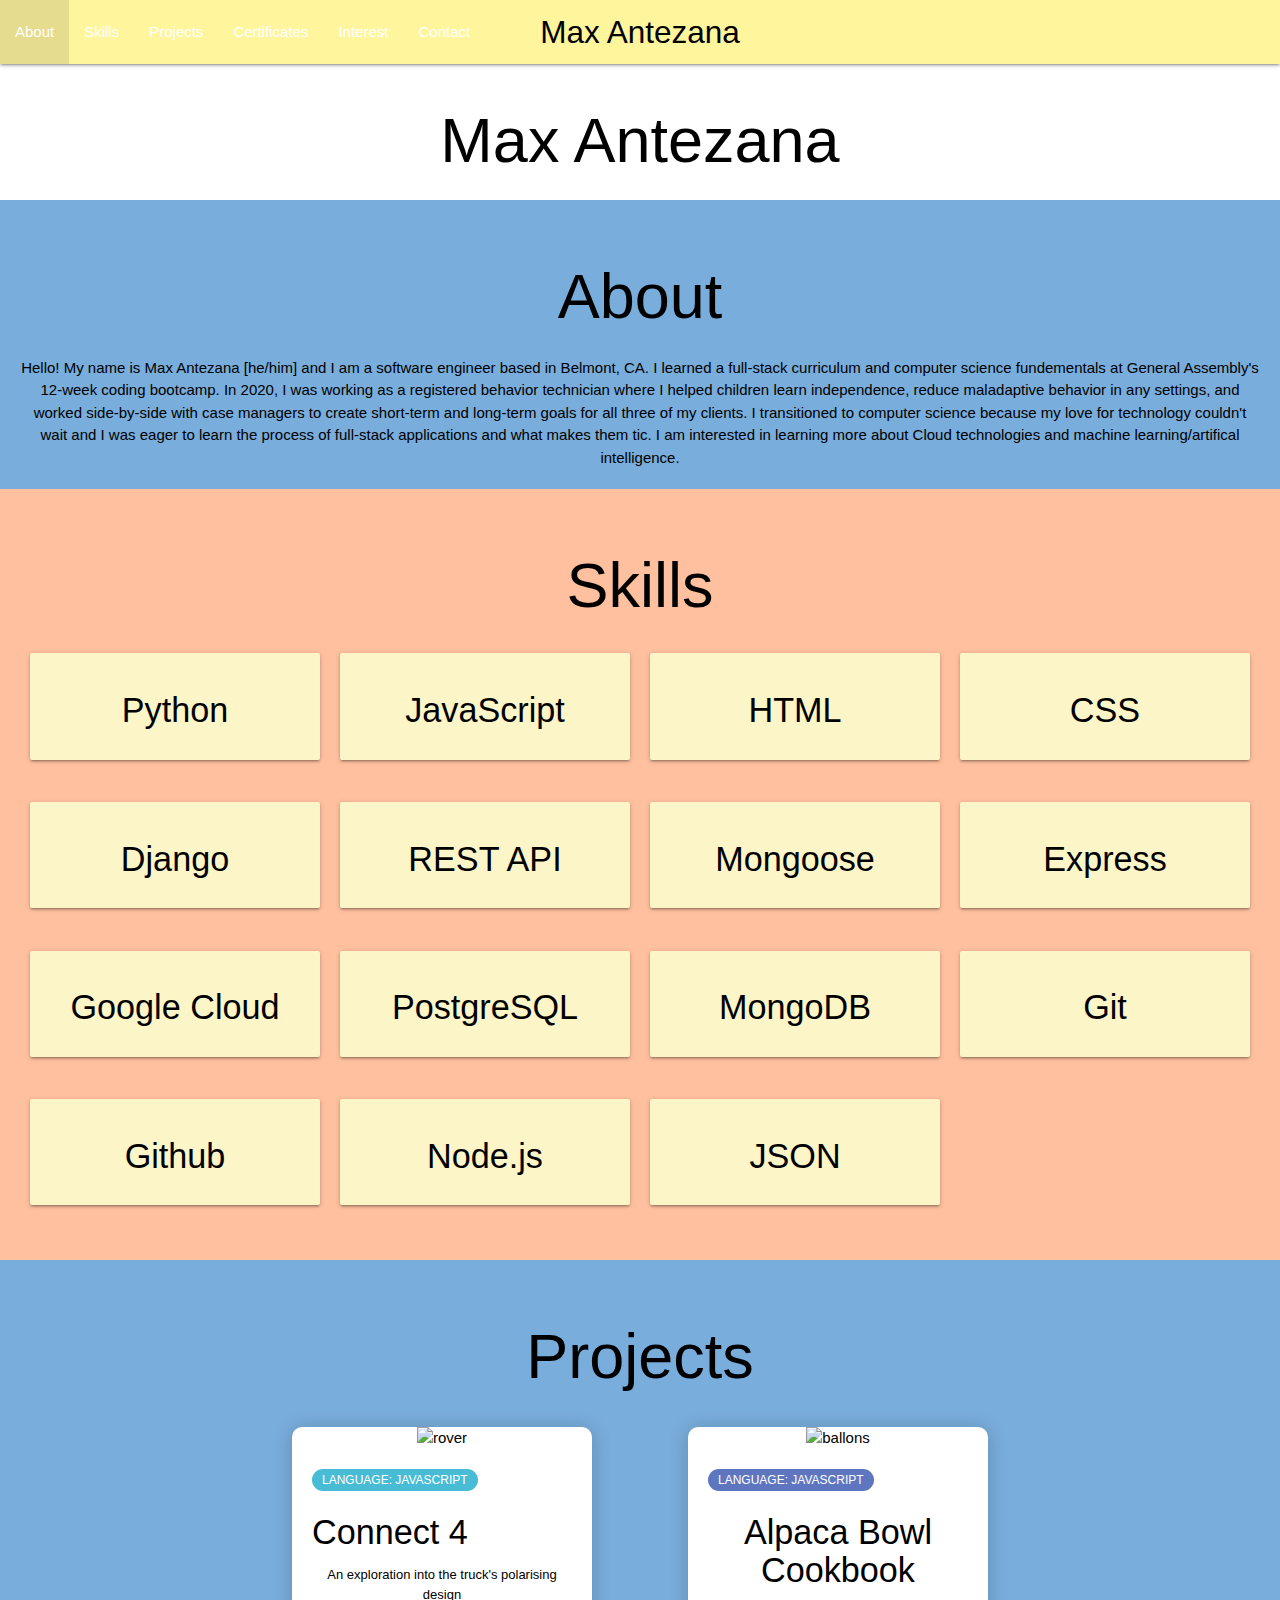
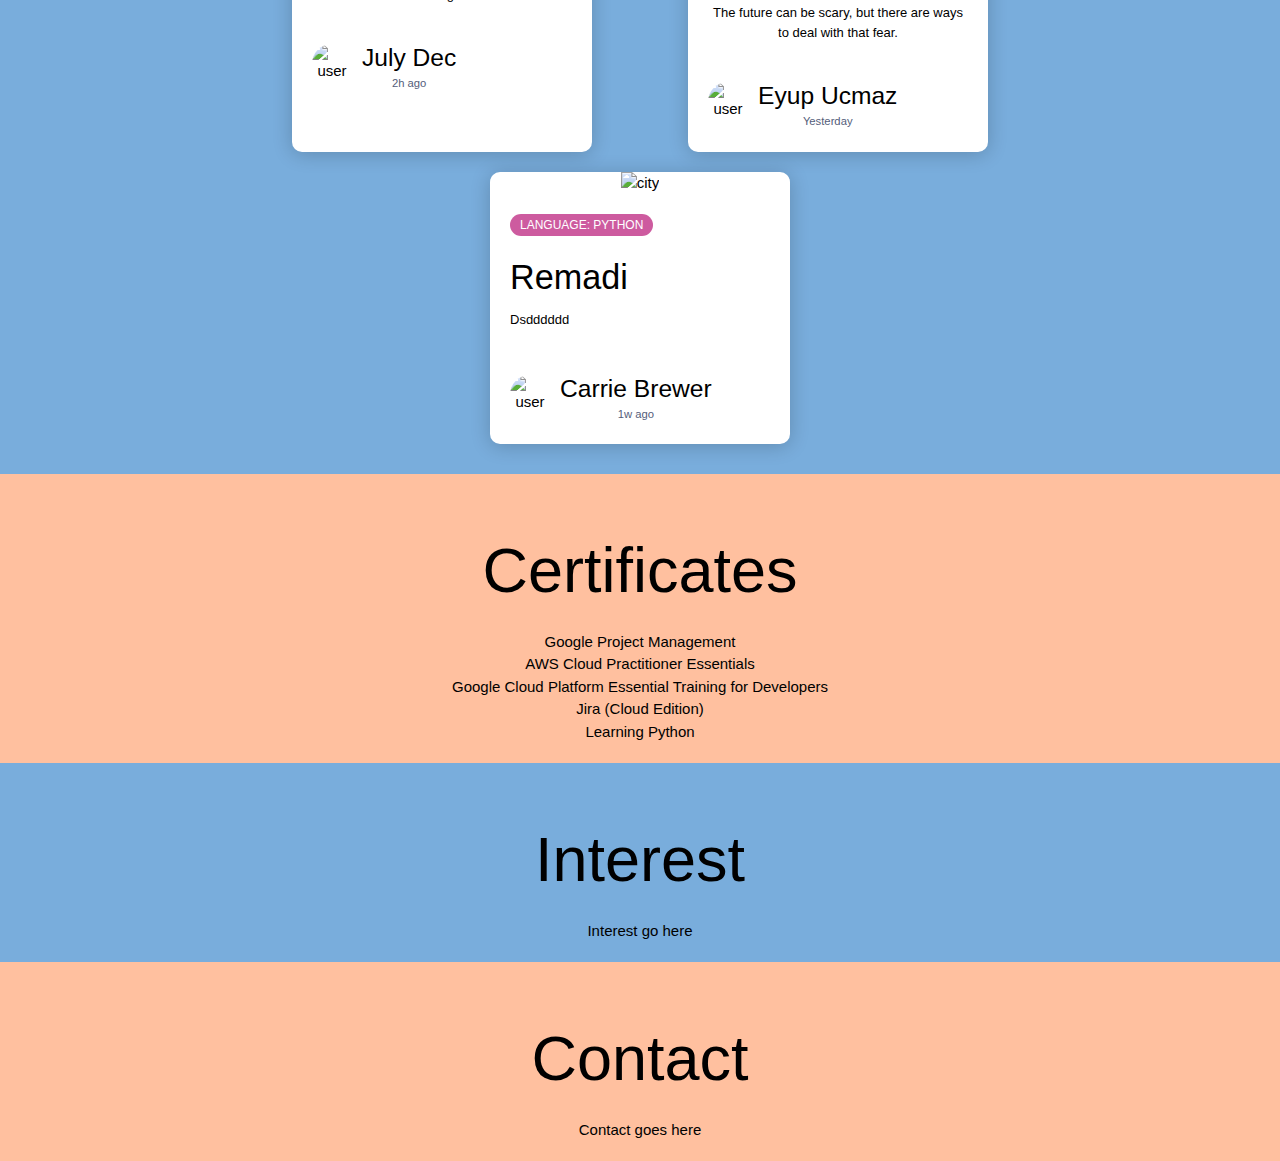
==== home.html @ b1b3c13d "project cards" ====
<!DOCTYPE html>
<html lang="en">
<head>
    <meta charset="UTF-8">
    <meta http-equiv="X-UA-Compatible" content="IE=edge">
    <meta name="viewport" content="width=device-width, initial-scale=1.0">
    <link rel="stylesheet" href="style.css">
    <link rel="stylesheet" href="https://cdnjs.cloudflare.com/ajax/libs/materialize/1.0.0/css/materialize.min.css">
    <title>Max Antezana</title>
</head>
<body>
    <header>
        <nav>
            <div class="nav-wrapper #fff59d yellow lighten-3">
                <a href="#" class="brand-logo center black-text ">Max Antezana</a>
                <ul id="nav-mobile" class="middle hide-on-med-and-down">
                <li class=" black-text "><a href="" black-text >About</a></li>
                <li><a href="">Skills</a></li>
                <li><a href="">Projects</a></li>
                <li><a href="">Certificates</a></li>
                <li><a href="">Interest</a></li>
                <li><a href="">Contact</a></li>

              </ul>
            </div>
          </nav>
    </header>
    <main>
      <div class="title">
        <h1 id="name">Max Antezana</h1>
      </div>

      <div class="about">
        <h1>About</h1>
        <p>Hello! My name is Max Antezana [he/him] and I am a software engineer based in Belmont, CA. I learned a full-stack curriculum and computer science fundementals at General Assembly's 12-week coding bootcamp. In 2020, I was working as a registered behavior technician where I helped children learn independence, reduce maladaptive behavior in any settings, and worked side-by-side with case managers to create short-term and long-term goals for all three of my clients. I transitioned to computer science because my love for technology couldn't wait and I was eager to learn the process of full-stack applications and what makes them tic. I am interested in learning more about Cloud technologies and machine learning/artifical intelligence.</p>
      </div>

      <div class="skills">
        <h1>Skills</h1>
        <!-- First Row -->
        <div class="row">
          <div class="column">
            <div class="card">
              <h4>Python</h4>
            </div>
          </div>
          <div class="column">
            <div class="card">
              <h4>JavaScript</h4>
            </div>
          </div>
          <div class="column">
            <div class="card">
              <h4>HTML</h4>
            </div>
          </div>
          <div class="column">
            <div class="card">
              <h4>CSS</h4>
            </div>
          </div>
        </div>
        <!-- Second Row -->
        <div class="row">
          <div class="column">
            <div class="card">
              <h4>Django</h4>
            </div>
          </div>
          <div class="column">
            <div class="card">
              <h4>REST API</h4>
            </div>
          </div>
          <div class="column">
            <div class="card">
              <h4>Mongoose</h4>
            </div>
          </div>
          <div class="column">
            <div class="card">
              <h4>Express</h4>
            </div>
          </div>
        </div>
        <!-- Third Row -->
        <div class="row">
          <div class="column">
            <div class="card">
              <h4>Google Cloud</h4>
            </div>
          </div>
          <div class="column">
            <div class="card">
              <h4>PostgreSQL</h4>
            </div>
          </div>
          <div class="column">
            <div class="card">
              <h4>MongoDB</h4>
            </div>
          </div>
          <div class="column">
            <div class="card">
              <h4>Git</h4>
            </div>
          </div>
        </div>

        <div class="row">
          <div class="column">
            <div class="card">
              <h4>Github</h4>
            </div>
          </div>
            <div class="column">
            <div class="card">
              <h4>Node.js</h4>
            </div>
          </div>
          <div class="column">
            <div class="card">
              <h4>JSON</h4>
            </div>
          </div>
        </div>
        <!-- <p>
                <li>Jira</li>
                <li>NeoSerra</li>
            </p> -->
      </div>

      <div class="projects">
        <h1>Projects</h1>
        <div class="container">
          <div class="card-projects">
            <div class="card-header">
              <img src="https://c0.wallpaperflare.com/preview/483/210/436/car-green-4x4-jeep.jpg" alt="rover" />
            </div>
            <div class="card-body">
              <span class="tag tag-teal">Language: JavaScript</span>
              <h4>Connect 4</h4>
              <p>An exploration into the truck's polarising design</p>
              <div class="user">
                <img src="https://yt3.ggpht.com/a/AGF-l7-0J1G0Ue0mcZMw-99kMeVuBmRxiPjyvIYONg=s900-c-k-c0xffffffff-no-rj-mo" alt="user" />
                <div class="user-info">
                  <h5>July Dec</h5>
                  <small>2h ago</small>
                </div>
              </div>
            </div>
          </div>
          <div class="card-projects">
            <div class="card-header">
              <img src="https://www.newsbtc.com/wp-content/uploads/2020/06/mesut-kaya-LcCdl__-kO0-unsplash-scaled.jpg" alt="ballons" />
            </div>
            <div class="card-body">
              <span class="tag tag-purple">Language: JavaScript</span>
              <h4>Alpaca Bowl Cookbook</h4>
              <p>The future can be scary, but there are ways to deal with that fear.</p>
              <div class="user">
                <img src="https://lh3.googleusercontent.com/ogw/ADGmqu8sn9zF15pW59JIYiLgx3PQ3EyZLFp5Zqao906l=s32-c-mo" alt="user" />
                <div class="user-info">
                  <h5>Eyup Ucmaz</h5>
                  <small>Yesterday</small>
                </div>
              </div>
            </div>
          </div>
          <div class="card-projects">
            <div class="card-header">
              <img src="https://images6.alphacoders.com/312/thumb-1920-312773.jpg" alt="city" />
            </div>
            <div class="card-body">
              <span class="tag tag-pink">Language: Python</span>
              <h4>Remadi</h4>
              <p>Dsdddddd</p>
              <div class="user">
                <img src="https://studyinbaltics.ee/wp-content/uploads/2020/03/3799Ffxy.jpg" alt="user" />
                <div class="user-info">
                  <h5>Carrie Brewer</h5>
                  <small>1w ago</small>
                </div>
              </div>
            </div>
          </div>
        </div>
      </div>

      <div class="certificates">
        <h1>Certificates</h1>
        <p>
            <ul>
                <li>Google Project Management</li>
                <li>AWS Cloud Practitioner Essentials</li>
                <li>Google Cloud Platform Essential Training for Developers</li>
                <li>Jira (Cloud Edition)</li>
                <li>Learning Python</li>
            </ul>
        </p>
      </div>

      <div class="interest">
        <h1>Interest</h1>
        <p>Interest go here</p>
      </div>

      <div class="contact">
        <h1>Contact</h1>
        <p>Contact goes here</p>
      </div>
      </main>
</body>
</html>
---- style.css ----
* {
    margin: 0;
    padding: 0;
    box-sizing: border-box;
    color: black;
}

.title {
    text-align: center;
}

.about {
    background-color: #79ADDC;
    border: 20px;
    padding: 20px;
    text-align: center;
}

.skills {
    background-color: #FFC09F;
    border: 20px;
    padding: 20px;
    text-align: center;
}

.column {
    float: left;
    width: 25%;
    padding: 0 10px;
}

@media screen and (max-width: 600px) {
    .column {
        width: 100%;
        display: block;
        margin-bottom: 20px;
    }
}

.row:after {
    content: "";
    display: table;
    clear: both;
}

.card {
    box-shadow: 0 4px 8px 0;
    padding: 16px;
    text-align: center;
    background-color: #FCF5C7 !important;
}

.projects {
    background-color: #79ADDC;
    border: 20px;
    padding: 20px;
    text-align: center;
}

.container {
    display: flex;
    width: 1040px;
    justify-content: space-evenly;
    flex-wrap: wrap;
  }
  .card-projects {
    margin: 10px;
    background-color: #fff;
    border-radius: 10px;
    box-shadow: 0 2px 20px rgba(0, 0, 0, 0.2);
    overflow: hidden;
    width: 300px;
  }
  .card-header img {
    width: 100%;
    height: 200px;
    object-fit: cover;
  }
  .card-body {
    display: flex;
    flex-direction: column;
    justify-content: center;
    align-items: flex-start;
    padding: 20px;
    min-height: 250px;
  }
  
  .tag {
    background: #cccccc;
    border-radius: 50px;
    font-size: 12px;
    margin: 0;
    color: #fff;
    padding: 2px 10px;
    text-transform: uppercase;
    cursor: pointer;
  }
  .tag-teal {
    background-color: #47bcd4;
  }
  .tag-purple {
    background-color: #5e76bf;
  }
  .tag-pink {
    background-color: #cd5b9f;
  }
  
  .card-body p {
    font-size: 13px;
    margin: 0 0 40px;
  }
  .user {
    display: flex;
    margin-top: auto;
  }
  
  .user img {
    border-radius: 50%;
    width: 40px;
    height: 40px;
    margin-right: 10px;
  }
  .user-info h5 {
    margin: 0;
  }
  .user-info small {
    color: #545d7a;
  }

.certificates {
    background-color: #FFC09F;
    margin: 0;
    border: 20px;
    padding: 20px;
    text-align: center;
}

.interest {
    background-color: #79ADDC;
    border: 20px;
    padding: 20px;
    text-align: center;
}

.contact {
    background-color: #FFC09F;
    border: 20px;
    padding: 20px;
    text-align: center;
}
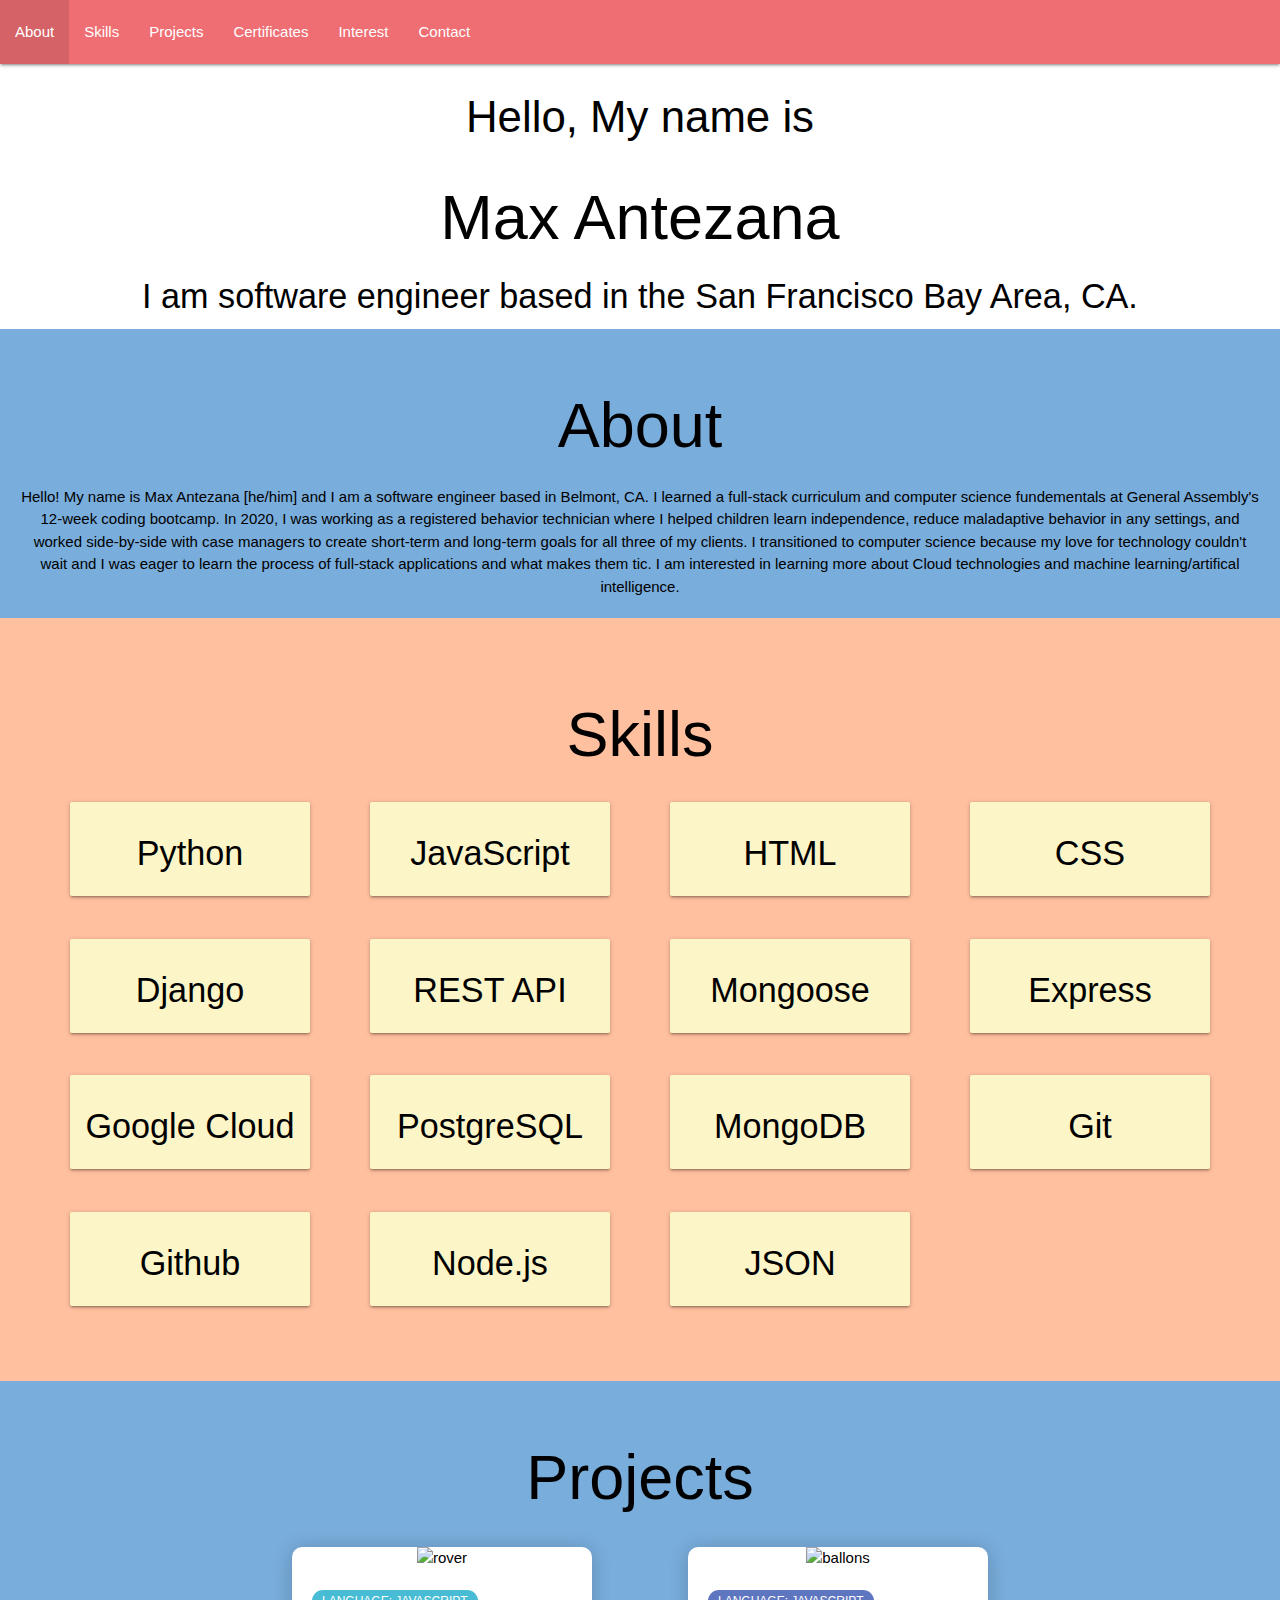
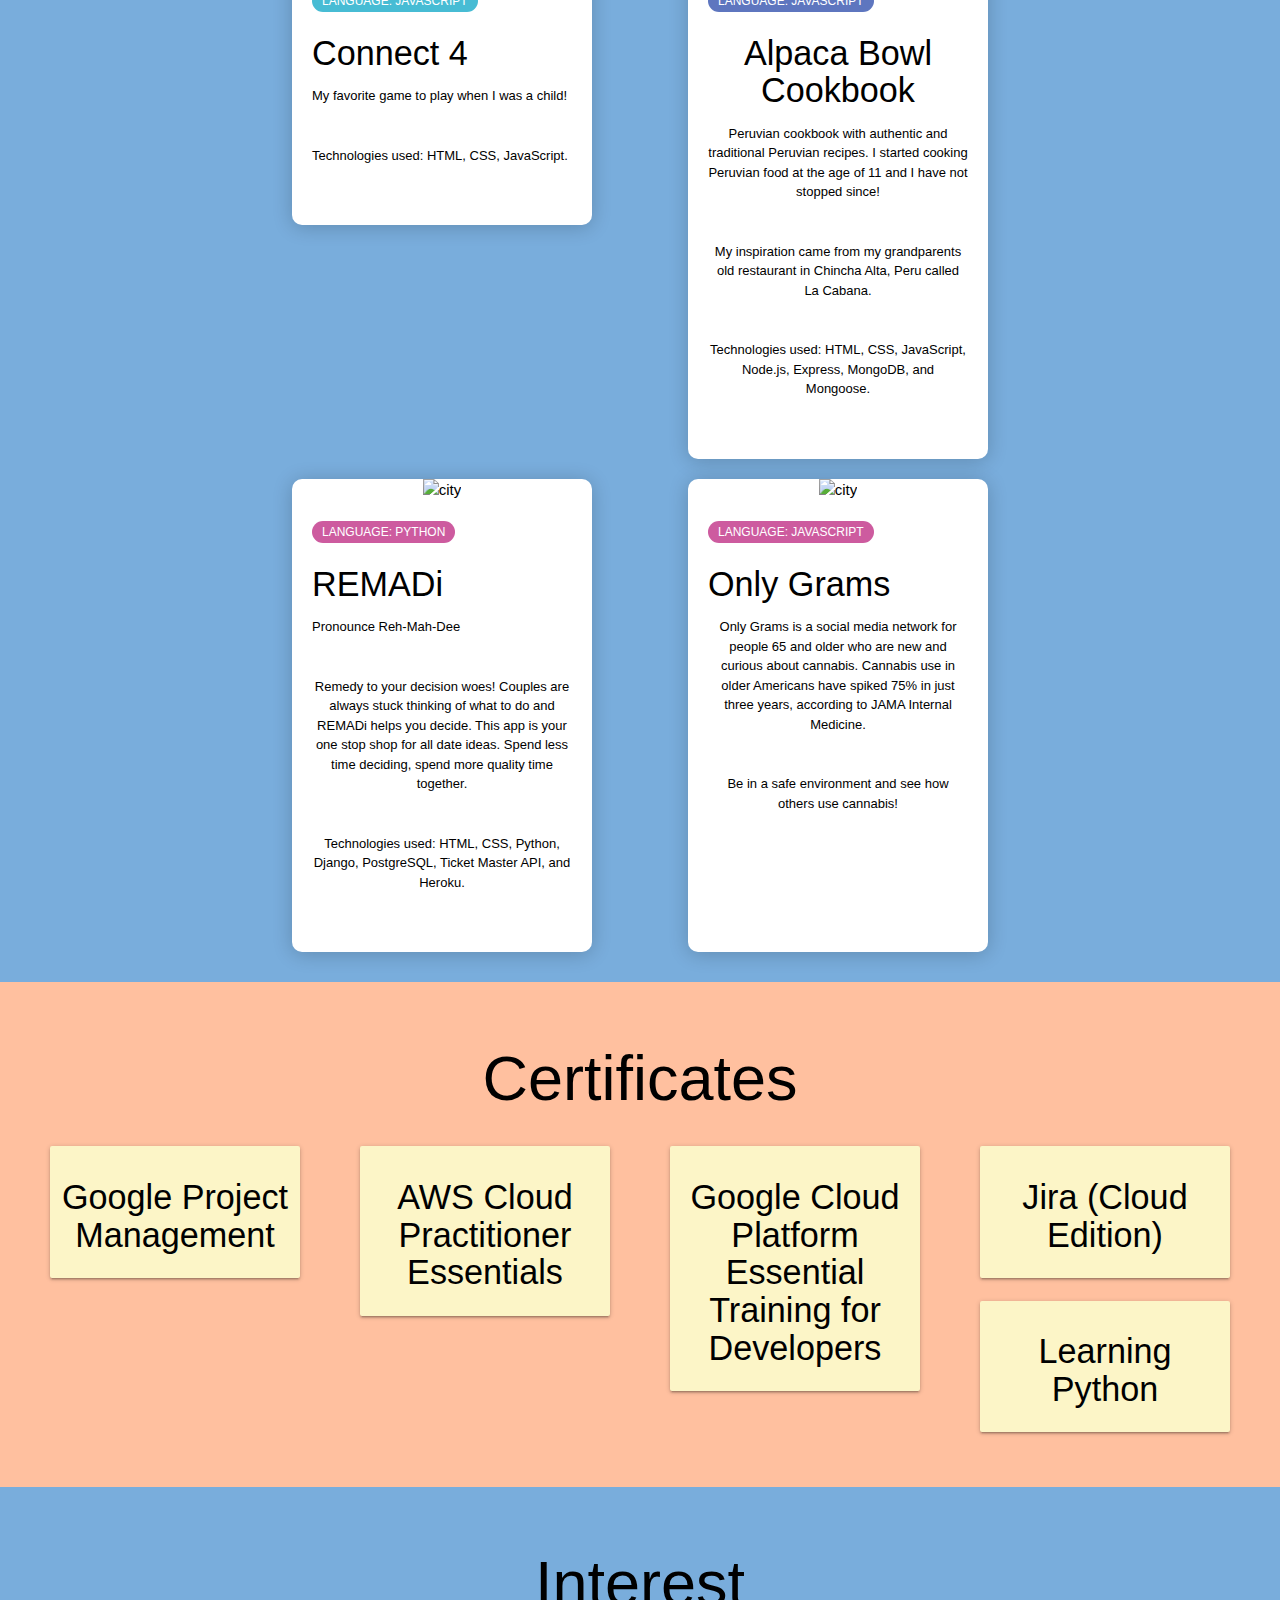
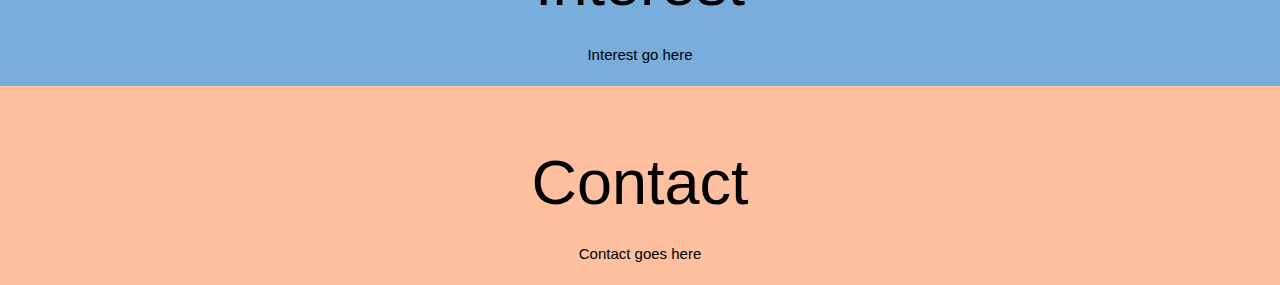
==== commit 976dde4a: "certificates/ skills finished & nav bar" ====
--- a/home.html
+++ b/home.html
@@ -6,35 +6,35 @@
     <meta name="viewport" content="width=device-width, initial-scale=1.0">
     <link rel="stylesheet" href="style.css">
     <link rel="stylesheet" href="https://cdnjs.cloudflare.com/ajax/libs/materialize/1.0.0/css/materialize.min.css">
-    <title>Max Antezana</title>
+    <title>Max Antezana - Portfolio</title>
 </head>
 <body>
     <header>
-        <nav>
-            <div class="nav-wrapper #fff59d yellow lighten-3">
-                <a href="#" class="brand-logo center black-text ">Max Antezana</a>
-                <ul id="nav-mobile" class="middle hide-on-med-and-down">
-                <li class=" black-text "><a href="" black-text >About</a></li>
-                <li><a href="">Skills</a></li>
-                <li><a href="">Projects</a></li>
-                <li><a href="">Certificates</a></li>
-                <li><a href="">Interest</a></li>
-                <li><a href="">Contact</a></li>
-
-              </ul>
-            </div>
-          </nav>
+      <nav>
+        <ul class="black">
+          <li><a href="#about">About</a></li>
+          <li><a href="#skills">Skills</a></li>
+          <li><a href="#projects">Projects</a></li>
+          <li><a href="#certificates">Certificates</a></li>
+          <li><a href="#interest">Interest</a></li>
+          <li><a href="#contact">Contact</a></li>
+        </ul>
+      </nav>
     </header>
     <main>
       <div class="title">
+        <h3>Hello, My name is </h3>
         <h1 id="name">Max Antezana</h1>
-      </div>
-
+        <h4>I am software engineer based in the San Francisco Bay Area, CA.</h4>
+      </div>
+
+      <section id='about'>
       <div class="about">
         <h1>About</h1>
         <p>Hello! My name is Max Antezana [he/him] and I am a software engineer based in Belmont, CA. I learned a full-stack curriculum and computer science fundementals at General Assembly's 12-week coding bootcamp. In 2020, I was working as a registered behavior technician where I helped children learn independence, reduce maladaptive behavior in any settings, and worked side-by-side with case managers to create short-term and long-term goals for all three of my clients. I transitioned to computer science because my love for technology couldn't wait and I was eager to learn the process of full-stack applications and what makes them tic. I am interested in learning more about Cloud technologies and machine learning/artifical intelligence.</p>
       </div>
 
+      <section id='skills'>
       <div class="skills">
         <h1>Skills</h1>
         <!-- First Row -->
@@ -106,7 +106,7 @@
             </div>
           </div>
         </div>
-
+        <!-- Fourth Row -->
         <div class="row">
           <div class="column">
             <div class="card">
@@ -130,81 +130,98 @@
             </p> -->
       </div>
 
+      <section id='projects'>
       <div class="projects">
         <h1>Projects</h1>
         <div class="container">
-          <div class="card-projects">
-            <div class="card-header">
-              <img src="https://c0.wallpaperflare.com/preview/483/210/436/car-green-4x4-jeep.jpg" alt="rover" />
+          <a href=""><div class="card-projects">
+            <div class="card-header">
+              <img src="https://i.imgur.com/NSUCDcP.png" alt="rover" />
             </div>
             <div class="card-body">
               <span class="tag tag-teal">Language: JavaScript</span>
               <h4>Connect 4</h4>
-              <p>An exploration into the truck's polarising design</p>
-              <div class="user">
-                <img src="https://yt3.ggpht.com/a/AGF-l7-0J1G0Ue0mcZMw-99kMeVuBmRxiPjyvIYONg=s900-c-k-c0xffffffff-no-rj-mo" alt="user" />
-                <div class="user-info">
-                  <h5>July Dec</h5>
-                  <small>2h ago</small>
-                </div>
-              </div>
-            </div>
-          </div>
+              <p>My favorite game to play when I was a child!</p>
+              <p>Technologies used: HTML, CSS, JavaScript.</p>
+            </div>
+          </div></a>
           <div class="card-projects">
             <div class="card-header">
-              <img src="https://www.newsbtc.com/wp-content/uploads/2020/06/mesut-kaya-LcCdl__-kO0-unsplash-scaled.jpg" alt="ballons" />
+              <img src="https://i.imgur.com/Y8gU1kB.png" alt="ballons" />
             </div>
             <div class="card-body">
               <span class="tag tag-purple">Language: JavaScript</span>
               <h4>Alpaca Bowl Cookbook</h4>
-              <p>The future can be scary, but there are ways to deal with that fear.</p>
-              <div class="user">
-                <img src="https://lh3.googleusercontent.com/ogw/ADGmqu8sn9zF15pW59JIYiLgx3PQ3EyZLFp5Zqao906l=s32-c-mo" alt="user" />
-                <div class="user-info">
-                  <h5>Eyup Ucmaz</h5>
-                  <small>Yesterday</small>
-                </div>
-              </div>
+              <p>Peruvian cookbook with authentic and traditional Peruvian recipes. I started cooking Peruvian food at the age of 11 and I have not stopped since!</p>
+              <p>My inspiration came from my grandparents old restaurant in Chincha Alta, Peru called La Cabana.</p>
+              <p>Technologies used: HTML, CSS, JavaScript, Node.js, Express, MongoDB, and Mongoose.</p>
             </div>
           </div>
           <div class="card-projects">
             <div class="card-header">
-              <img src="https://images6.alphacoders.com/312/thumb-1920-312773.jpg" alt="city" />
+              <img src="https://i.imgur.com/KpXtw95.png" alt="city" />
             </div>
             <div class="card-body">
               <span class="tag tag-pink">Language: Python</span>
-              <h4>Remadi</h4>
-              <p>Dsdddddd</p>
-              <div class="user">
-                <img src="https://studyinbaltics.ee/wp-content/uploads/2020/03/3799Ffxy.jpg" alt="user" />
-                <div class="user-info">
-                  <h5>Carrie Brewer</h5>
-                  <small>1w ago</small>
-                </div>
-              </div>
-            </div>
-          </div>
-        </div>
-      </div>
-
+              <h4>REMADi</h4>
+              <p>Pronounce Reh-Mah-Dee</p>
+              <p>Remedy to your decision woes! Couples are always stuck thinking of what to do and REMADi helps you decide. This app is your one stop shop for all date ideas. Spend less time deciding, spend more quality time together.</p>
+              <p>Technologies used: HTML, CSS, Python, Django, PostgreSQL, Ticket Master API, and Heroku.</p>
+            </div>
+          </div>
+          <div class="card-projects">
+            <div class="card-header">
+              <img src="https://i.imgur.com/0J8cTjy.png" alt="city" />
+            </div>
+            <div class="card-body">
+              <span class="tag tag-pink">Language: JavaScript</span>
+              <h4>Only Grams</h4>
+              <p>Only Grams is a social media network for people 65 and older who are new and curious about cannabis. Cannabis use in older Americans have spiked 75% in just three years, according to JAMA Internal Medicine.</p>
+              <p>Be in a safe environment and see how others use cannabis!</p>
+            </div>
+          </div>
+        </div>
+      </div>
+
+      <section id='certificates'>
       <div class="certificates">
         <h1>Certificates</h1>
-        <p>
-            <ul>
-                <li>Google Project Management</li>
-                <li>AWS Cloud Practitioner Essentials</li>
-                <li>Google Cloud Platform Essential Training for Developers</li>
-                <li>Jira (Cloud Edition)</li>
-                <li>Learning Python</li>
-            </ul>
-        </p>
-      </div>
-
+        <div class="row">
+          <div class="column">
+            <div class="card">
+              <h4>Google Project Management</h4>
+            </div>
+          </div>
+          <div class="column">
+            <div class="card">
+              <h4>AWS Cloud Practitioner Essentials</h4>
+            </div>
+          </div>
+          <div class="column">
+            <div class="card">
+              <h4>Google Cloud Platform Essential Training for Developers</h4>
+            </div>
+          </div>
+          <div class="column">
+            <div class="card">
+              <h4>Jira (Cloud Edition)</h4>
+            </div>
+          </div>
+          <div class="column">
+            <div class="card">
+              <h4>Learning Python</h4>
+            </div>
+          </div>
+        </div>
+      </div>
+
+      <section id='interest'>
       <div class="interest">
         <h1>Interest</h1>
         <p>Interest go here</p>
       </div>
 
+      <section id='contact'>
       <div class="contact">
         <h1>Contact</h1>
         <p>Contact goes here</p>
--- a/style.css
+++ b/style.css
@@ -1,150 +1,150 @@
 * {
-    margin: 0;
-    padding: 0;
-    box-sizing: border-box;
-    color: black;
+  margin: 0;
+  padding: 0;
+  box-sizing: border-box;
+  color: black;
+}
+
+#nav-bar {
+  list-style-type: none;
+  margin: 0;
+  padding: 0;
+  overflow: hidden;
+  background-color: #333;
+  position: -webkit-sticky; 
+  position: sticky;
+  top: 0;
 }
 
 .title {
-    text-align: center;
+  text-align: center;
 }
 
 .about {
-    background-color: #79ADDC;
-    border: 20px;
-    padding: 20px;
-    text-align: center;
+  background-color: #79ADDC;
+  border: 20px;
+  padding: 20px;
+  text-align: center;
 }
 
 .skills {
-    background-color: #FFC09F;
-    border: 20px;
-    padding: 20px;
-    text-align: center;
+  background-color: #FFC09F;
+  border: 20px;
+  padding: 40px;
+  text-align: center;
 }
 
 .column {
-    float: left;
-    width: 25%;
-    padding: 0 10px;
+  float: left;
+  width: 25%;
+  padding: 0 30px;
 }
 
 @media screen and (max-width: 600px) {
-    .column {
-        width: 100%;
-        display: block;
-        margin-bottom: 20px;
-    }
+  .column {
+      width: 100%;
+      display: block;
+      margin-bottom: 20px;
+  }
 }
 
 .row:after {
-    content: "";
-    display: table;
-    clear: both;
+  content: "";
+  display: table;
+  clear: both;
 }
 
 .card {
-    box-shadow: 0 4px 8px 0;
-    padding: 16px;
-    text-align: center;
-    background-color: #FCF5C7 !important;
+  box-shadow: 0 4px 8px 0;
+  padding: 10px;
+  text-align: center;
+  background-color: #FCF5C7 !important;
 }
 
 .projects {
-    background-color: #79ADDC;
-    border: 20px;
-    padding: 20px;
-    text-align: center;
+  background-color: #79ADDC;
+  border: 20px;
+  padding: 20px;
+  text-align: center;
 }
 
 .container {
-    display: flex;
-    width: 1040px;
-    justify-content: space-evenly;
-    flex-wrap: wrap;
-  }
-  .card-projects {
-    margin: 10px;
-    background-color: #fff;
-    border-radius: 10px;
-    box-shadow: 0 2px 20px rgba(0, 0, 0, 0.2);
-    overflow: hidden;
-    width: 300px;
-  }
-  .card-header img {
-    width: 100%;
-    height: 200px;
-    object-fit: cover;
-  }
-  .card-body {
-    display: flex;
-    flex-direction: column;
-    justify-content: center;
-    align-items: flex-start;
-    padding: 20px;
-    min-height: 250px;
-  }
-  
-  .tag {
-    background: #cccccc;
-    border-radius: 50px;
-    font-size: 12px;
-    margin: 0;
-    color: #fff;
-    padding: 2px 10px;
-    text-transform: uppercase;
-    cursor: pointer;
-  }
-  .tag-teal {
-    background-color: #47bcd4;
-  }
-  .tag-purple {
-    background-color: #5e76bf;
-  }
-  .tag-pink {
-    background-color: #cd5b9f;
-  }
-  
-  .card-body p {
-    font-size: 13px;
-    margin: 0 0 40px;
-  }
-  .user {
-    display: flex;
-    margin-top: auto;
-  }
-  
-  .user img {
-    border-radius: 50%;
-    width: 40px;
-    height: 40px;
-    margin-right: 10px;
-  }
-  .user-info h5 {
-    margin: 0;
-  }
-  .user-info small {
-    color: #545d7a;
-  }
+  display: flex;
+  width: 1040px;
+  justify-content: space-evenly;
+  flex-wrap: wrap;
+}
+
+.card-projects {
+  margin: 10px;
+  background-color: #fff;
+  border-radius: 10px;
+  box-shadow: 0 2px 20px rgba(0, 0, 0, 0.2);
+  overflow: hidden;
+  width: 300px;
+}
+
+.card-header img {
+  width: 100%;
+  height: 200px;
+  object-fit: cover;
+}
+
+.card-body {
+  display: flex;
+  flex-direction: column;
+  justify-content: center;
+  align-items: flex-start;
+  padding: 20px;
+  min-height: 250px;
+}
+
+.tag {
+  background: #cccccc;
+  border-radius: 50px;
+  font-size: 12px;
+  margin: 0;
+  color: #fff;
+  padding: 2px 10px;
+  text-transform: uppercase;
+  cursor: pointer;
+}
+
+.tag-teal {
+  background-color: #47bcd4;
+}
+
+.tag-purple {
+  background-color: #5e76bf;
+}
+
+.tag-pink {
+  background-color: #cd5b9f;
+}
+
+.card-body p {
+  font-size: 13px;
+  margin: 0 0 40px;
+}
 
 .certificates {
-    background-color: #FFC09F;
-    margin: 0;
-    border: 20px;
-    padding: 20px;
-    text-align: center;
+  background-color: #FFC09F;
+  margin: 0;
+  border: 20px;
+  padding: 20px;
+  text-align: center;
 }
 
 .interest {
-    background-color: #79ADDC;
-    border: 20px;
-    padding: 20px;
-    text-align: center;
+  background-color: #79ADDC;
+  border: 20px;
+  padding: 20px;
+  text-align: center;
 }
 
 .contact {
-    background-color: #FFC09F;
-    border: 20px;
-    padding: 20px;
-    text-align: center;
+  background-color: #FFC09F;
+  border: 20px;
+  padding: 20px;
+  text-align: center;
 }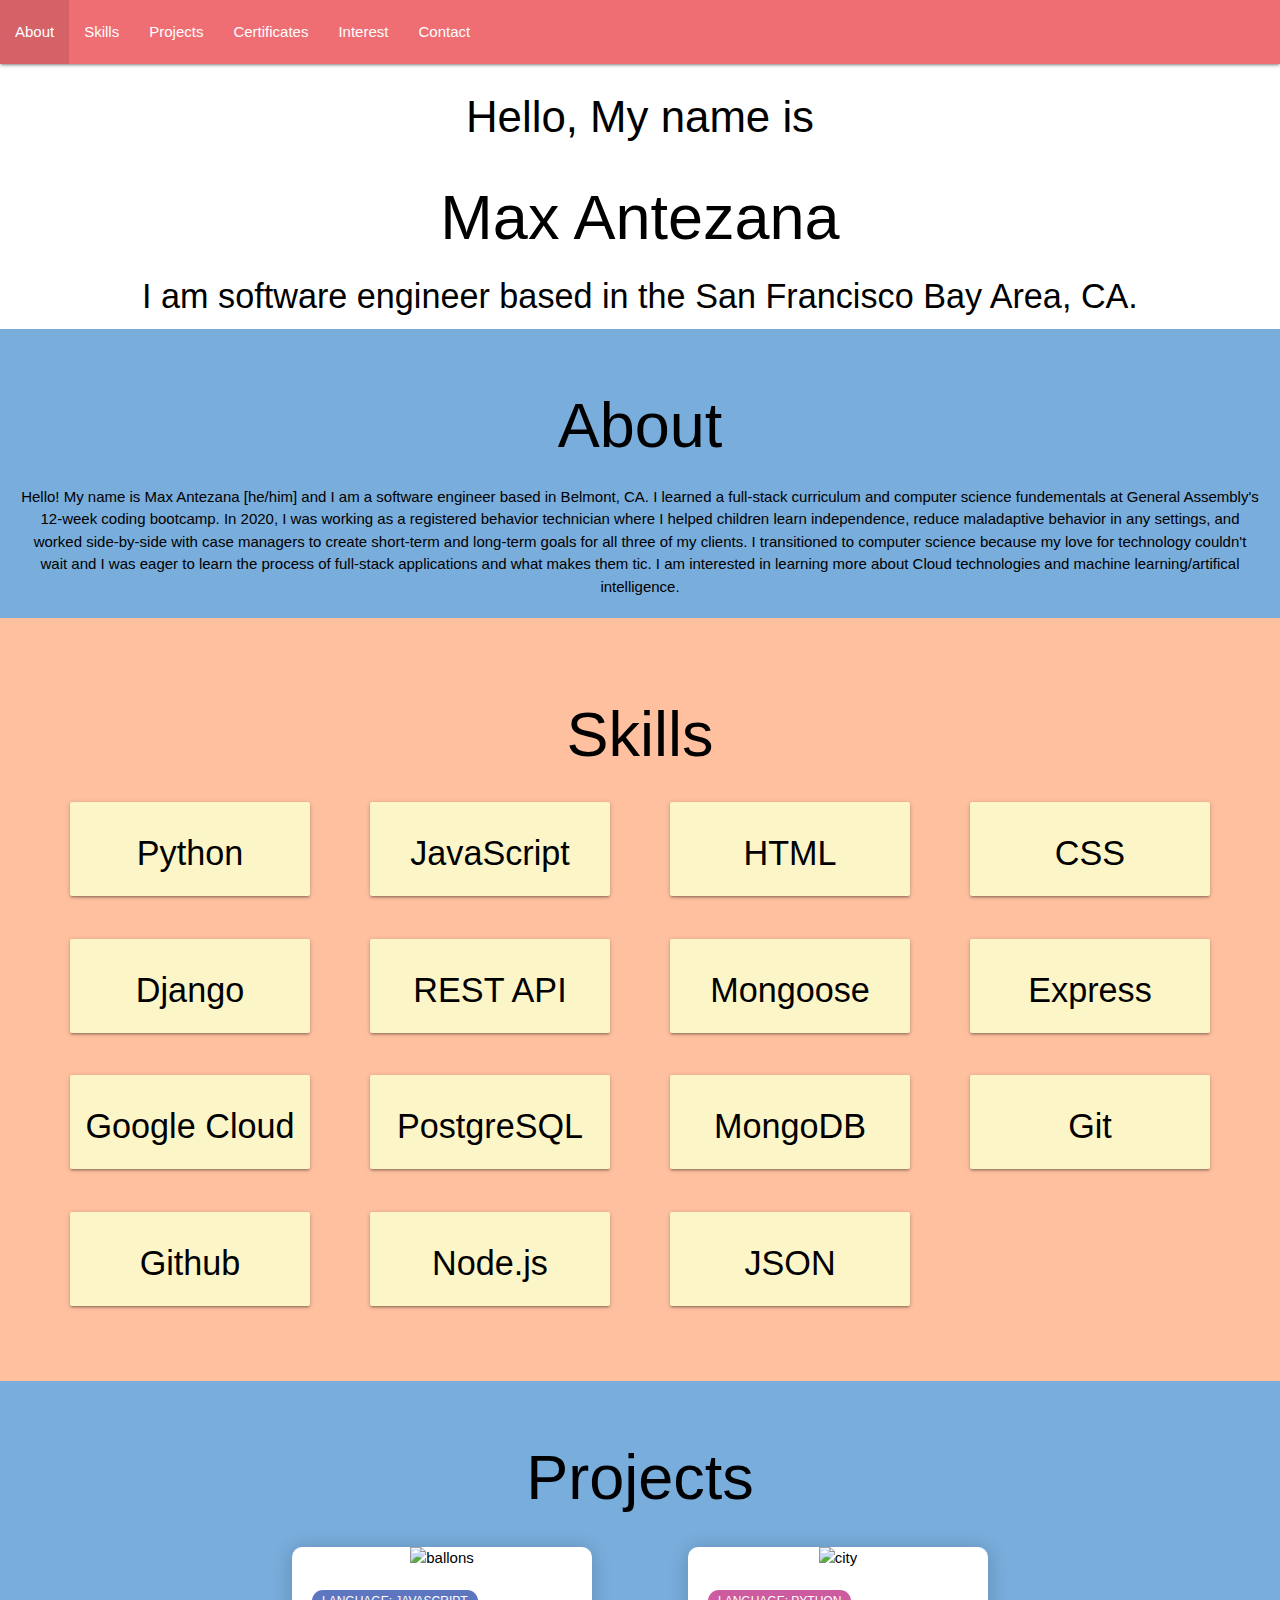
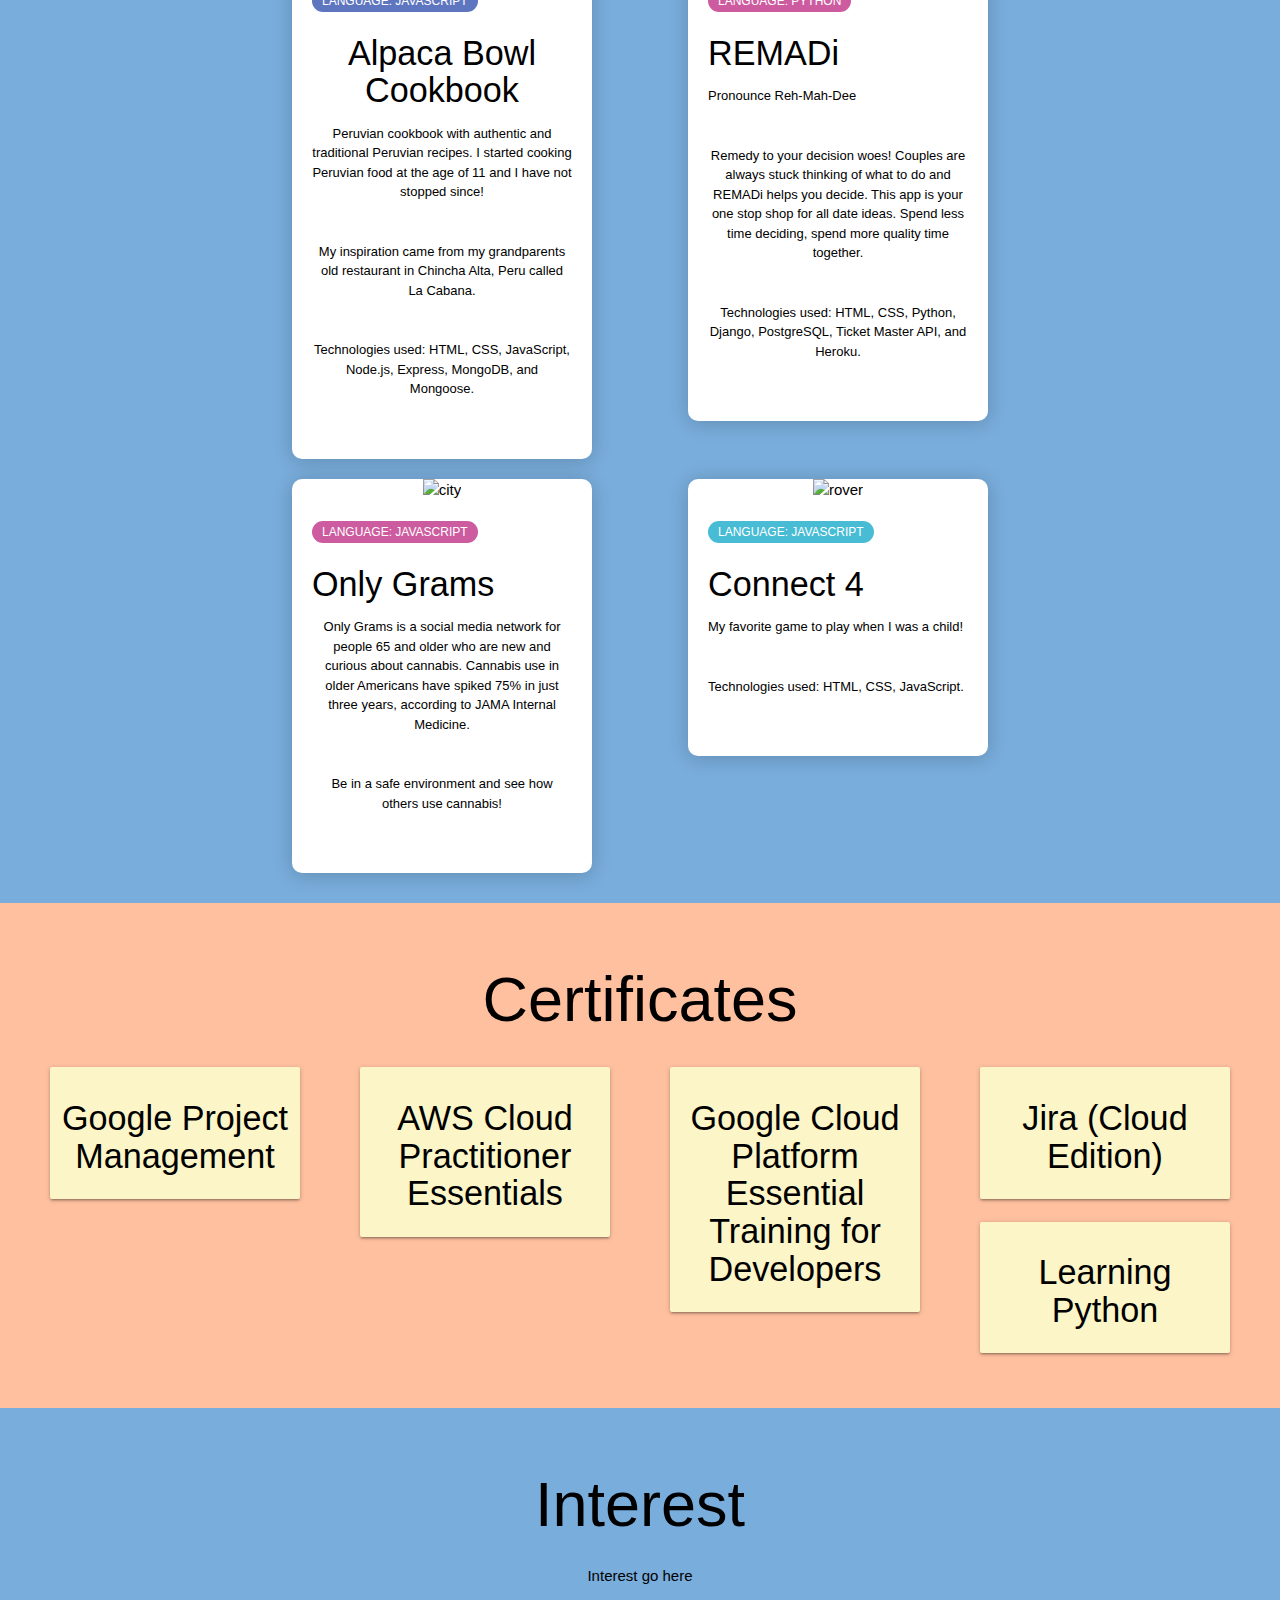
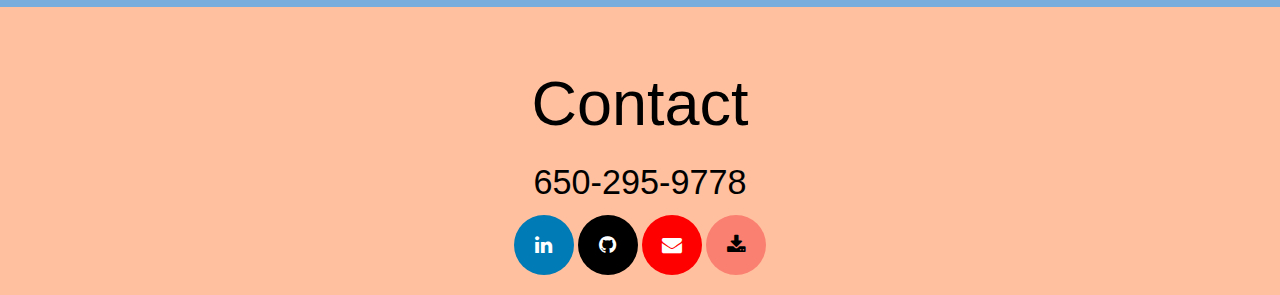
==== commit 1ee94161: "contact links" ====
--- a/home.html
+++ b/home.html
@@ -6,226 +6,227 @@
     <meta name="viewport" content="width=device-width, initial-scale=1.0">
     <link rel="stylesheet" href="style.css">
     <link rel="stylesheet" href="https://cdnjs.cloudflare.com/ajax/libs/materialize/1.0.0/css/materialize.min.css">
+    <link rel="stylesheet" href="https://cdnjs.cloudflare.com/ajax/libs/font-awesome/4.7.0/css/font-awesome.min.css">
     <title>Max Antezana - Portfolio</title>
 </head>
 <body>
-    <header>
-      <nav>
-        <ul class="black">
-          <li><a href="#about">About</a></li>
-          <li><a href="#skills">Skills</a></li>
-          <li><a href="#projects">Projects</a></li>
-          <li><a href="#certificates">Certificates</a></li>
-          <li><a href="#interest">Interest</a></li>
-          <li><a href="#contact">Contact</a></li>
-        </ul>
-      </nav>
-    </header>
-    <main>
-      <div class="title">
-        <h3>Hello, My name is </h3>
-        <h1 id="name">Max Antezana</h1>
-        <h4>I am software engineer based in the San Francisco Bay Area, CA.</h4>
-      </div>
-
-      <section id='about'>
-      <div class="about">
-        <h1>About</h1>
-        <p>Hello! My name is Max Antezana [he/him] and I am a software engineer based in Belmont, CA. I learned a full-stack curriculum and computer science fundementals at General Assembly's 12-week coding bootcamp. In 2020, I was working as a registered behavior technician where I helped children learn independence, reduce maladaptive behavior in any settings, and worked side-by-side with case managers to create short-term and long-term goals for all three of my clients. I transitioned to computer science because my love for technology couldn't wait and I was eager to learn the process of full-stack applications and what makes them tic. I am interested in learning more about Cloud technologies and machine learning/artifical intelligence.</p>
-      </div>
-
-      <section id='skills'>
-      <div class="skills">
-        <h1>Skills</h1>
-        <!-- First Row -->
-        <div class="row">
+  <header>
+    <nav>
+      <ul class="black">
+        <li><a href="#about">About</a></li>
+        <li><a href="#skills">Skills</a></li>
+        <li><a href="#projects">Projects</a></li>
+        <li><a href="#certificates">Certificates</a></li>
+        <li><a href="#interest">Interest</a></li>
+        <li><a href="#contact">Contact</a></li>
+      </ul>
+    </nav>
+  </header>
+  <main>
+    <div class="title">
+      <h3>Hello, My name is </h3>
+      <h1 id="name">Max Antezana</h1>
+      <h4>I am software engineer based in the San Francisco Bay Area, CA.</h4>
+    </div>
+
+    <section id='about'>
+    <div class="about">
+      <h1>About</h1>
+      <p>Hello! My name is Max Antezana [he/him] and I am a software engineer based in Belmont, CA. I learned a full-stack curriculum and computer science fundementals at General Assembly's 12-week coding bootcamp. In 2020, I was working as a registered behavior technician where I helped children learn independence, reduce maladaptive behavior in any settings, and worked side-by-side with case managers to create short-term and long-term goals for all three of my clients. I transitioned to computer science because my love for technology couldn't wait and I was eager to learn the process of full-stack applications and what makes them tic. I am interested in learning more about Cloud technologies and machine learning/artifical intelligence.</p>
+    </div>
+
+    <section id='skills'>
+    <div class="skills">
+      <h1>Skills</h1>
+      <!-- First Row -->
+      <div class="row">
+        <div class="column">
+          <div class="card">
+            <h4>Python</h4>
+          </div>
+        </div>
+        <div class="column">
+          <div class="card">
+            <h4>JavaScript</h4>
+          </div>
+        </div>
+        <div class="column">
+          <div class="card">
+            <h4>HTML</h4>
+          </div>
+        </div>
+        <div class="column">
+          <div class="card">
+            <h4>CSS</h4>
+          </div>
+        </div>
+      </div>
+      <!-- Second Row -->
+      <div class="row">
+        <div class="column">
+          <div class="card">
+            <h4>Django</h4>
+          </div>
+        </div>
+        <div class="column">
+          <div class="card">
+            <h4>REST API</h4>
+          </div>
+        </div>
+        <div class="column">
+          <div class="card">
+            <h4>Mongoose</h4>
+          </div>
+        </div>
+        <div class="column">
+          <div class="card">
+            <h4>Express</h4>
+          </div>
+        </div>
+      </div>
+      <!-- Third Row -->
+      <div class="row">
+        <div class="column">
+          <div class="card">
+            <h4>Google Cloud</h4>
+          </div>
+        </div>
+        <div class="column">
+          <div class="card">
+            <h4>PostgreSQL</h4>
+          </div>
+        </div>
+        <div class="column">
+          <div class="card">
+            <h4>MongoDB</h4>
+          </div>
+        </div>
+        <div class="column">
+          <div class="card">
+            <h4>Git</h4>
+          </div>
+        </div>
+      </div>
+      <!-- Fourth Row -->
+      <div class="row">
+        <div class="column">
+          <div class="card">
+            <h4>Github</h4>
+          </div>
+        </div>
           <div class="column">
-            <div class="card">
-              <h4>Python</h4>
-            </div>
-          </div>
-          <div class="column">
-            <div class="card">
-              <h4>JavaScript</h4>
-            </div>
-          </div>
-          <div class="column">
-            <div class="card">
-              <h4>HTML</h4>
-            </div>
-          </div>
-          <div class="column">
-            <div class="card">
-              <h4>CSS</h4>
-            </div>
-          </div>
-        </div>
-        <!-- Second Row -->
-        <div class="row">
-          <div class="column">
-            <div class="card">
-              <h4>Django</h4>
-            </div>
-          </div>
-          <div class="column">
-            <div class="card">
-              <h4>REST API</h4>
-            </div>
-          </div>
-          <div class="column">
-            <div class="card">
-              <h4>Mongoose</h4>
-            </div>
-          </div>
-          <div class="column">
-            <div class="card">
-              <h4>Express</h4>
-            </div>
-          </div>
-        </div>
-        <!-- Third Row -->
-        <div class="row">
-          <div class="column">
-            <div class="card">
-              <h4>Google Cloud</h4>
-            </div>
-          </div>
-          <div class="column">
-            <div class="card">
-              <h4>PostgreSQL</h4>
-            </div>
-          </div>
-          <div class="column">
-            <div class="card">
-              <h4>MongoDB</h4>
-            </div>
-          </div>
-          <div class="column">
-            <div class="card">
-              <h4>Git</h4>
-            </div>
-          </div>
-        </div>
-        <!-- Fourth Row -->
-        <div class="row">
-          <div class="column">
-            <div class="card">
-              <h4>Github</h4>
-            </div>
-          </div>
-            <div class="column">
-            <div class="card">
-              <h4>Node.js</h4>
-            </div>
-          </div>
-          <div class="column">
-            <div class="card">
-              <h4>JSON</h4>
-            </div>
-          </div>
-        </div>
-        <!-- <p>
-                <li>Jira</li>
-                <li>NeoSerra</li>
-            </p> -->
-      </div>
-
-      <section id='projects'>
-      <div class="projects">
-        <h1>Projects</h1>
-        <div class="container">
-          <a href=""><div class="card-projects">
-            <div class="card-header">
-              <img src="https://i.imgur.com/NSUCDcP.png" alt="rover" />
-            </div>
-            <div class="card-body">
-              <span class="tag tag-teal">Language: JavaScript</span>
-              <h4>Connect 4</h4>
-              <p>My favorite game to play when I was a child!</p>
-              <p>Technologies used: HTML, CSS, JavaScript.</p>
-            </div>
-          </div></a>
-          <div class="card-projects">
-            <div class="card-header">
-              <img src="https://i.imgur.com/Y8gU1kB.png" alt="ballons" />
-            </div>
-            <div class="card-body">
-              <span class="tag tag-purple">Language: JavaScript</span>
-              <h4>Alpaca Bowl Cookbook</h4>
-              <p>Peruvian cookbook with authentic and traditional Peruvian recipes. I started cooking Peruvian food at the age of 11 and I have not stopped since!</p>
-              <p>My inspiration came from my grandparents old restaurant in Chincha Alta, Peru called La Cabana.</p>
-              <p>Technologies used: HTML, CSS, JavaScript, Node.js, Express, MongoDB, and Mongoose.</p>
-            </div>
-          </div>
-          <div class="card-projects">
-            <div class="card-header">
-              <img src="https://i.imgur.com/KpXtw95.png" alt="city" />
-            </div>
-            <div class="card-body">
-              <span class="tag tag-pink">Language: Python</span>
-              <h4>REMADi</h4>
-              <p>Pronounce Reh-Mah-Dee</p>
-              <p>Remedy to your decision woes! Couples are always stuck thinking of what to do and REMADi helps you decide. This app is your one stop shop for all date ideas. Spend less time deciding, spend more quality time together.</p>
-              <p>Technologies used: HTML, CSS, Python, Django, PostgreSQL, Ticket Master API, and Heroku.</p>
-            </div>
-          </div>
-          <div class="card-projects">
-            <div class="card-header">
-              <img src="https://i.imgur.com/0J8cTjy.png" alt="city" />
-            </div>
-            <div class="card-body">
-              <span class="tag tag-pink">Language: JavaScript</span>
-              <h4>Only Grams</h4>
-              <p>Only Grams is a social media network for people 65 and older who are new and curious about cannabis. Cannabis use in older Americans have spiked 75% in just three years, according to JAMA Internal Medicine.</p>
-              <p>Be in a safe environment and see how others use cannabis!</p>
-            </div>
-          </div>
-        </div>
-      </div>
-
-      <section id='certificates'>
-      <div class="certificates">
-        <h1>Certificates</h1>
-        <div class="row">
-          <div class="column">
-            <div class="card">
-              <h4>Google Project Management</h4>
-            </div>
-          </div>
-          <div class="column">
-            <div class="card">
-              <h4>AWS Cloud Practitioner Essentials</h4>
-            </div>
-          </div>
-          <div class="column">
-            <div class="card">
-              <h4>Google Cloud Platform Essential Training for Developers</h4>
-            </div>
-          </div>
-          <div class="column">
-            <div class="card">
-              <h4>Jira (Cloud Edition)</h4>
-            </div>
-          </div>
-          <div class="column">
-            <div class="card">
-              <h4>Learning Python</h4>
-            </div>
-          </div>
-        </div>
-      </div>
-
-      <section id='interest'>
-      <div class="interest">
-        <h1>Interest</h1>
-        <p>Interest go here</p>
-      </div>
-
-      <section id='contact'>
-      <div class="contact">
-        <h1>Contact</h1>
-        <p>Contact goes here</p>
-      </div>
-      </main>
+          <div class="card">
+            <h4>Node.js</h4>
+          </div>
+        </div>
+        <div class="column">
+          <div class="card">
+            <h4>JSON</h4>
+          </div>
+        </div>
+      </div>
+    </div>
+
+    <section id='projects'>
+    <div class="projects">
+      <h1>Projects</h1>
+      <div class="container">
+        <a href=""><div class="card-projects">
+          <div class="card-header">
+            <img src="https://i.imgur.com/Y8gU1kB.png" alt="ballons" />
+          </div>
+          <div class="card-body">
+            <span class="tag tag-purple">Language: JavaScript</span>
+            <h4>Alpaca Bowl Cookbook</h4>
+            <p>Peruvian cookbook with authentic and traditional Peruvian recipes. I started cooking Peruvian food at the age of 11 and I have not stopped since!</p>
+            <p>My inspiration came from my grandparents old restaurant in Chincha Alta, Peru called La Cabana.</p>
+            <p>Technologies used: HTML, CSS, JavaScript, Node.js, Express, MongoDB, and Mongoose.</p>
+          </div>
+        </div></a>
+        <a href=""><div class="card-projects">
+          <div class="card-header">
+            <img src="https://i.imgur.com/KpXtw95.png" alt="city" />
+          </div>
+          <div class="card-body">
+            <span class="tag tag-pink">Language: Python</span>
+            <h4>REMADi</h4>
+            <p>Pronounce Reh-Mah-Dee</p>
+            <p>Remedy to your decision woes! Couples are always stuck thinking of what to do and REMADi helps you decide. This app is your one stop shop for all date ideas. Spend less time deciding, spend more quality time together.</p>
+            <p>Technologies used: HTML, CSS, Python, Django, PostgreSQL, Ticket Master API, and Heroku.</p>
+          </div>
+        </div></a>
+        <a href=""><div class="card-projects">
+          <div class="card-header">
+            <img src="https://i.imgur.com/0J8cTjy.png" alt="city" />
+          </div>
+          <div class="card-body">
+            <span class="tag tag-pink">Language: JavaScript</span>
+            <h4>Only Grams</h4>
+            <p>Only Grams is a social media network for people 65 and older who are new and curious about cannabis. Cannabis use in older Americans have spiked 75% in just three years, according to JAMA Internal Medicine.</p>
+            <p>Be in a safe environment and see how others use cannabis!</p>
+          </div>
+        </div></a>
+        <a href=""><div class="card-projects">
+          <div class="card-header">
+            <img src="https://i.imgur.com/NSUCDcP.png" alt="rover" />
+          </div>
+          <div class="card-body">
+            <span class="tag tag-teal">Language: JavaScript</span>
+            <h4>Connect 4</h4>
+            <p>My favorite game to play when I was a child!</p>
+            <p>Technologies used: HTML, CSS, JavaScript.</p>
+          </div>
+        </div></a>
+      </div>
+    </div>
+
+    <section id='certificates'>
+    <div class="certificates">
+      <h1>Certificates</h1>
+      <div class="row">
+        <div class="column">
+          <div class="card">
+            <h4>Google Project Management</h4>
+          </div>
+        </div>
+        <div class="column">
+          <div class="card">
+            <h4>AWS Cloud Practitioner Essentials</h4>
+          </div>
+        </div>
+        <div class="column">
+          <div class="card">
+            <h4>Google Cloud Platform Essential Training for Developers</h4>
+          </div>
+        </div>
+        <div class="column">
+          <div class="card">
+            <h4>Jira (Cloud Edition)</h4>
+          </div>
+        </div>
+        <div class="column">
+          <div class="card">
+            <h4>Learning Python</h4>
+          </div>
+        </div>
+      </div>
+    </div>
+
+    <section id='interest'>
+    <div class="interest">
+      <h1>Interest</h1>
+      <p>Interest go here</p>
+    </div>
+
+    <section id='contact'>
+    <div class="contact">
+      <h1>Contact</h1>
+      <h4>650-295-9778</h4>
+      <a href="https://www.linkedin.com/in/antezana-max/" class="fa fa-linkedin"></a>
+      <a href="https://github.com/mantezana1998" class="fa fa-github"></a>
+      <a href="mailto:maximo00antezana@gmail.com" class="fa fa-envelope"></a>
+      <a href="#" class="fa fa-download"></a>
+    </div>
+    </main>
 </body>
 </html>--- a/style.css
+++ b/style.css
@@ -147,4 +147,37 @@
   border: 20px;
   padding: 20px;
   text-align: center;
+}
+
+.fa {
+  padding: 20px;
+  font-size: 20px !important;
+  width: 60px;
+  text-align: center;
+  text-decoration: none;
+  border-radius: 50%;
+}
+
+.fa:hover {
+  opacity: 0.7;
+}
+
+.fa-linkedin {
+  background: #007bb5;
+  color: white;
+}
+
+.fa-github {
+  background: black;
+  color: white;
+}
+
+.fa-envelope {
+  background: red;
+  color: white;
+}
+
+.fa-download {
+  background: salmon;
+  color: black;
 }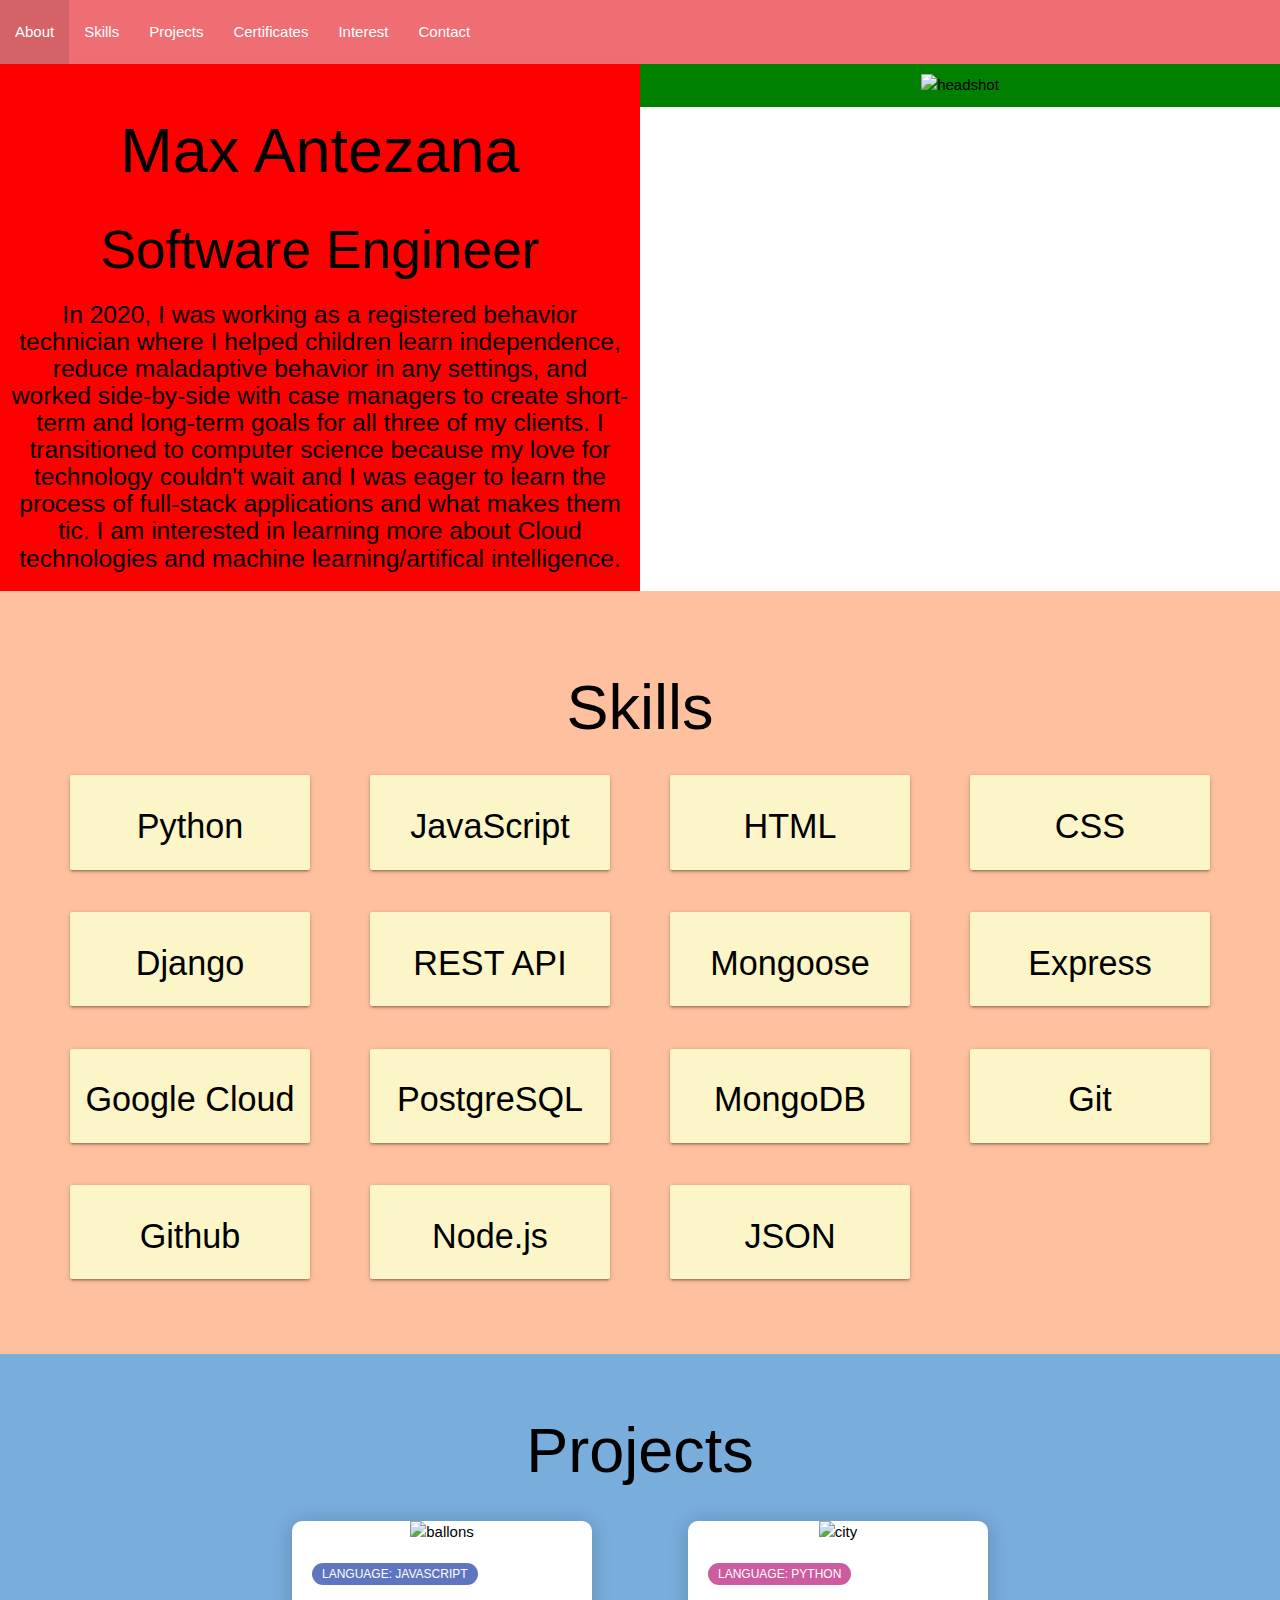
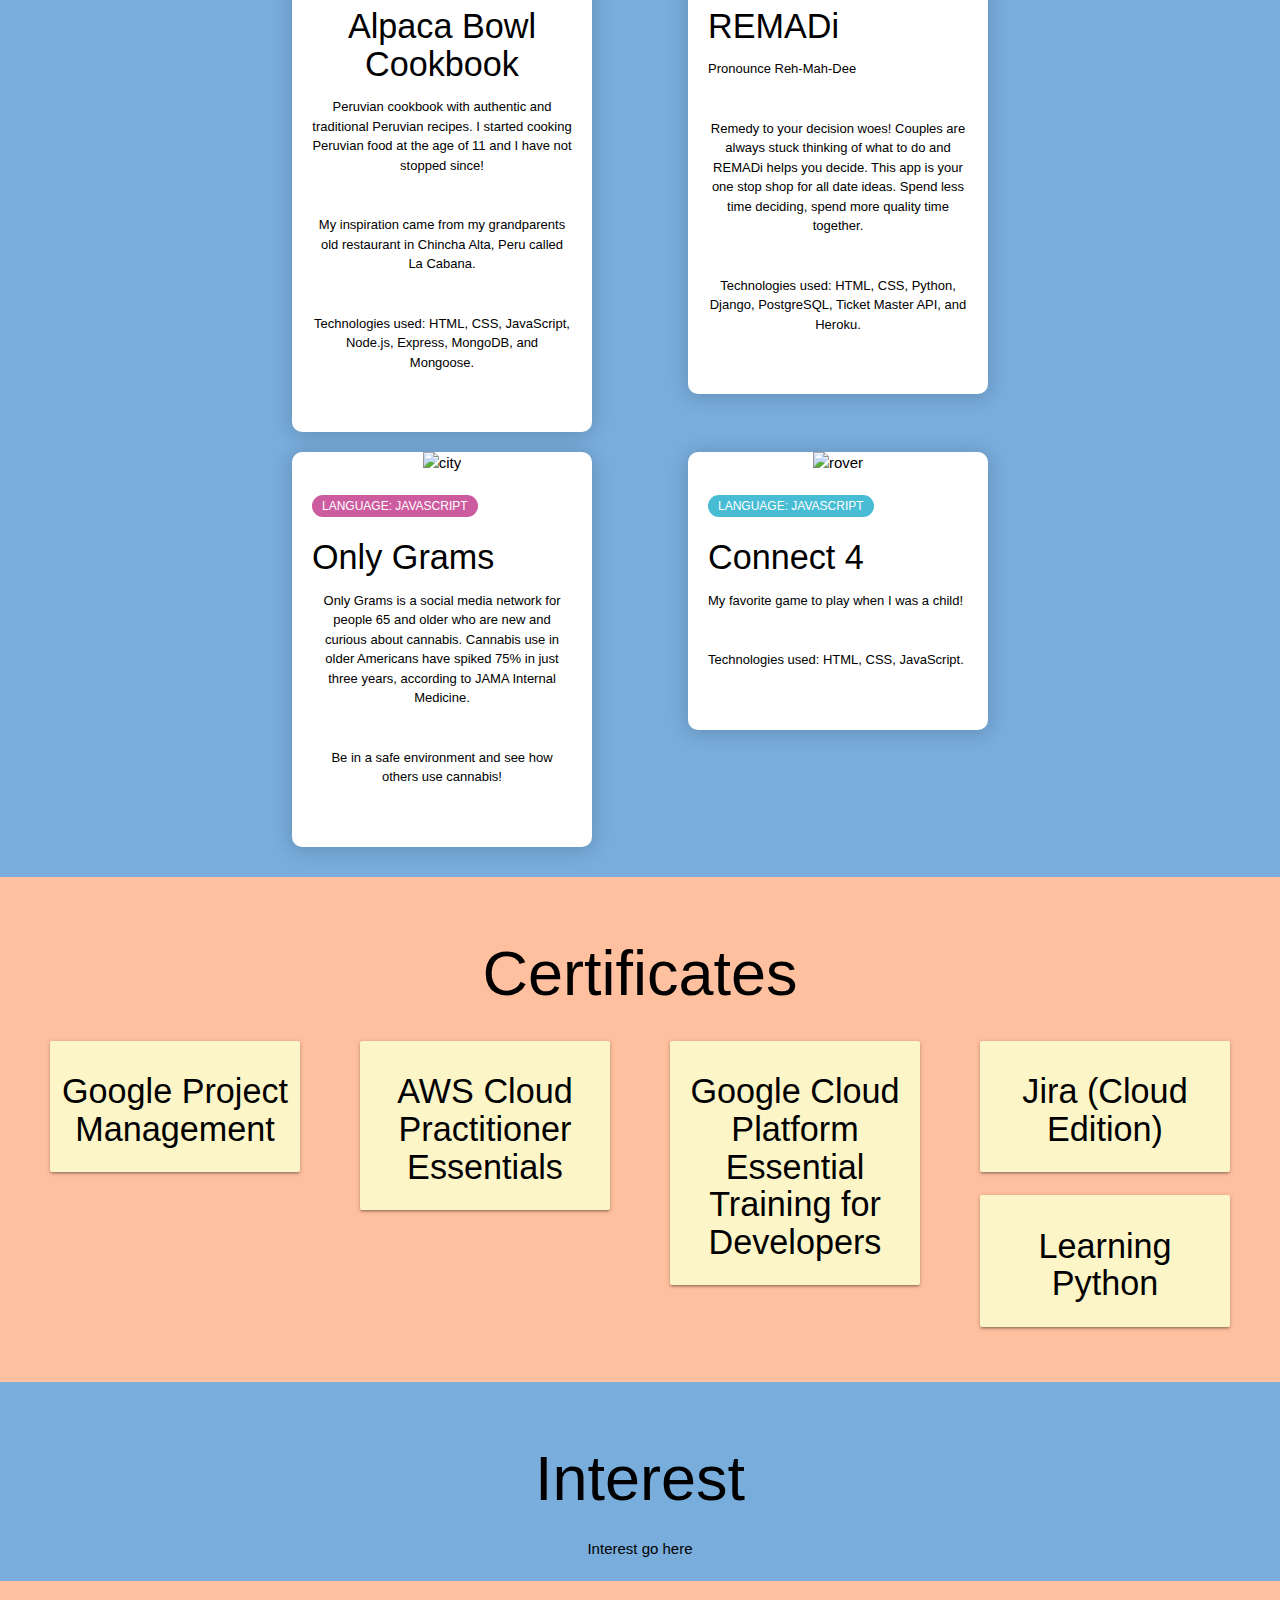
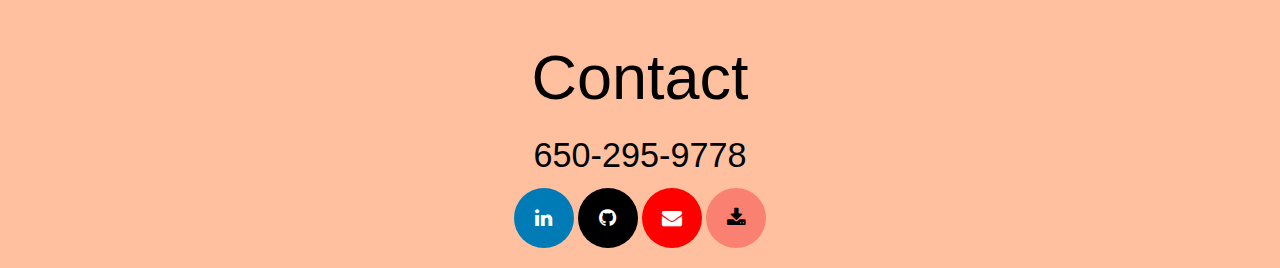
==== commit b121214d: "about me setup finished" ====
--- a/home.html
+++ b/home.html
@@ -12,7 +12,7 @@
 <body>
   <header>
     <nav>
-      <ul class="black">
+      <ul>
         <li><a href="#about">About</a></li>
         <li><a href="#skills">Skills</a></li>
         <li><a href="#projects">Projects</a></li>
@@ -24,15 +24,16 @@
   </header>
   <main>
     <div class="title">
-      <h3>Hello, My name is </h3>
-      <h1 id="name">Max Antezana</h1>
-      <h4>I am software engineer based in the San Francisco Bay Area, CA.</h4>
-    </div>
-
-    <section id='about'>
-    <div class="about">
-      <h1>About</h1>
-      <p>Hello! My name is Max Antezana [he/him] and I am a software engineer based in Belmont, CA. I learned a full-stack curriculum and computer science fundementals at General Assembly's 12-week coding bootcamp. In 2020, I was working as a registered behavior technician where I helped children learn independence, reduce maladaptive behavior in any settings, and worked side-by-side with case managers to create short-term and long-term goals for all three of my clients. I transitioned to computer science because my love for technology couldn't wait and I was eager to learn the process of full-stack applications and what makes them tic. I am interested in learning more about Cloud technologies and machine learning/artifical intelligence.</p>
+      <div class="title-row">
+        <div class="title-column" id='column1'>
+          <h1>Max Antezana</h1>
+          <h2>Software Engineer</h2>
+          <h5>In 2020, I was working as a registered behavior technician where I helped children learn independence, reduce maladaptive behavior in any settings, and worked side-by-side with case managers to create short-term and long-term goals for all three of my clients. I transitioned to computer science because my love for technology couldn't wait and I was eager to learn the process of full-stack applications and what makes them tic. I am interested in learning more about Cloud technologies and machine learning/artifical intelligence.</h5>
+        </div>
+        <div class="title-column" id='column2'>
+          <img id='headshot'src="https://i.imgur.com/4koFWIq.jpg?1" alt="headshot">
+        </div>
+      </div>
     </div>
 
     <section id='skills'>
--- a/style.css
+++ b/style.css
@@ -20,11 +20,29 @@
   text-align: center;
 }
 
-.about {
-  background-color: #79ADDC;
-  border: 20px;
-  padding: 20px;
-  text-align: center;
+#headshot {
+  height: 90%;
+  width: 90%;
+}
+
+.title-column {
+  float: left;
+  width: 50%;
+  padding: 10px;
+}
+
+.title-row:after {
+  content: "";
+  display: table;
+  clear: both;
+}
+
+#column1{
+  background-color: red;
+}
+
+#column2 {
+  background-color: green;
 }
 
 .skills {
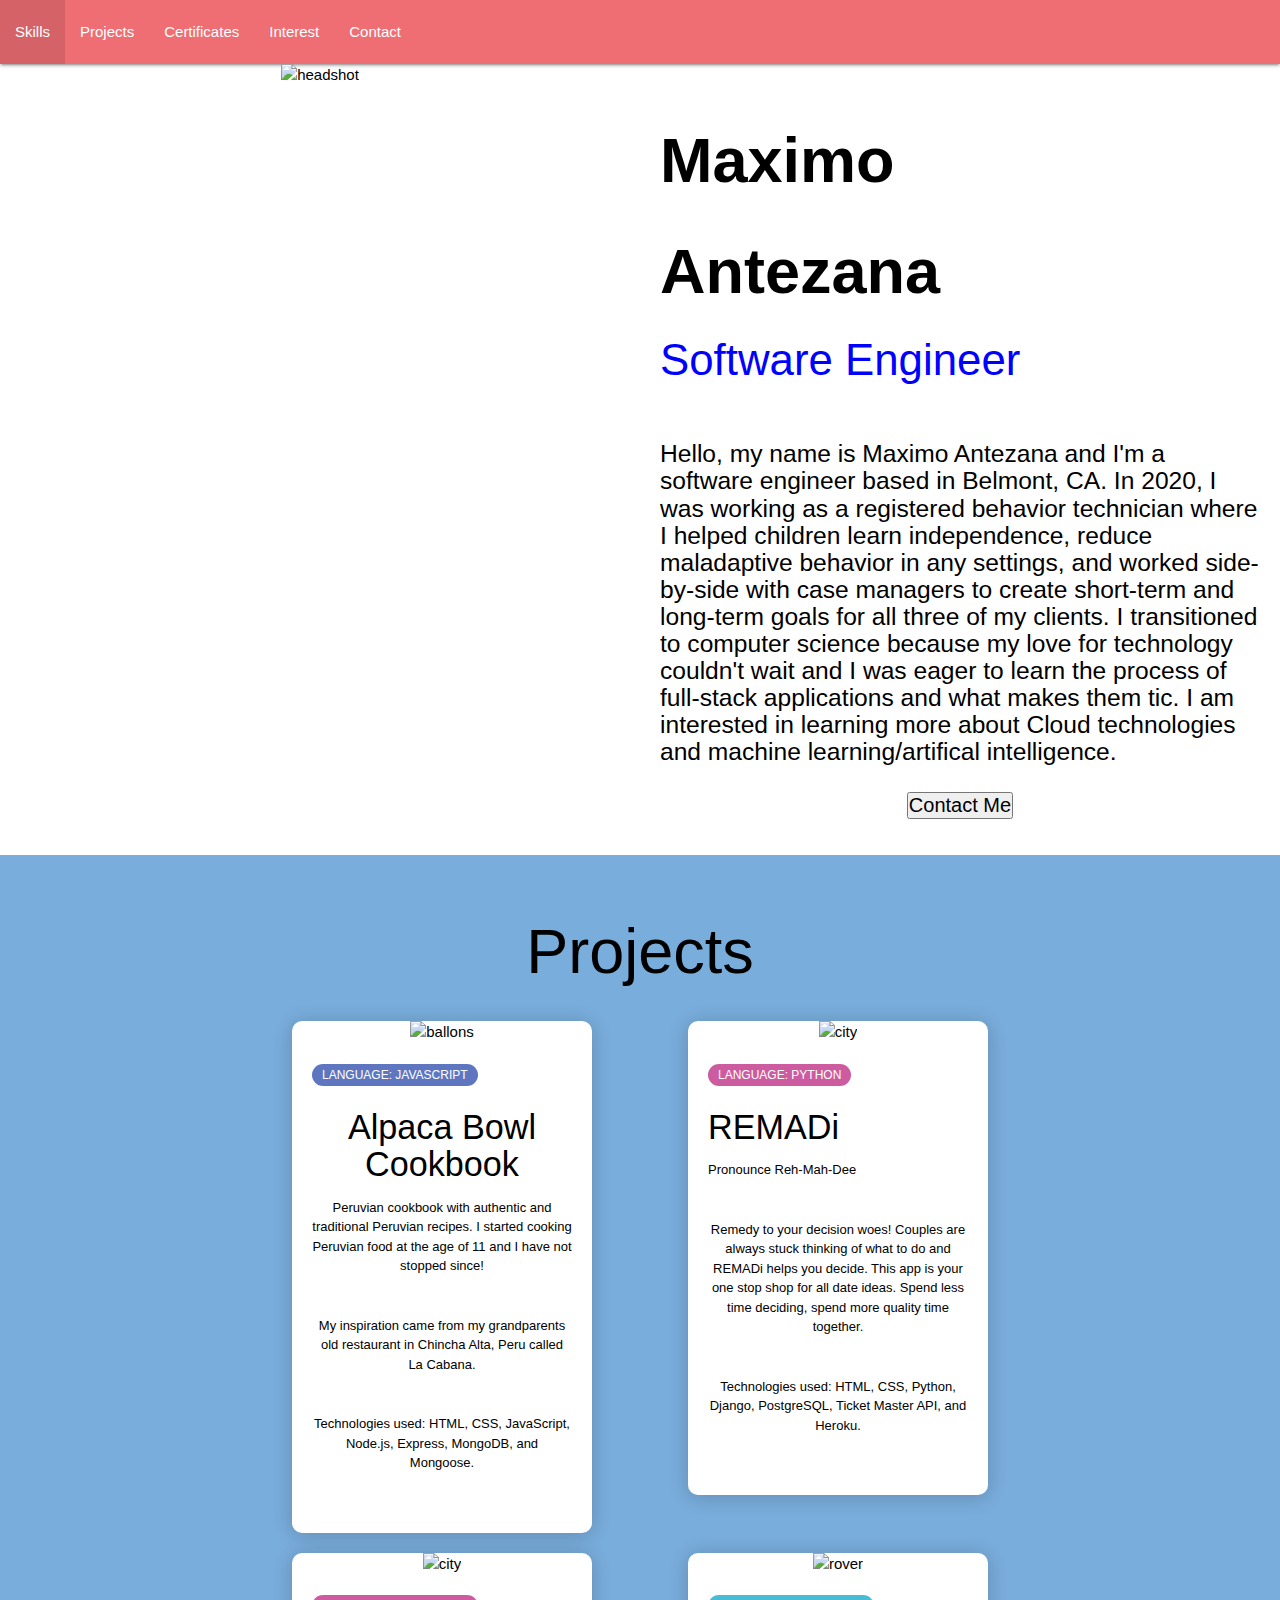
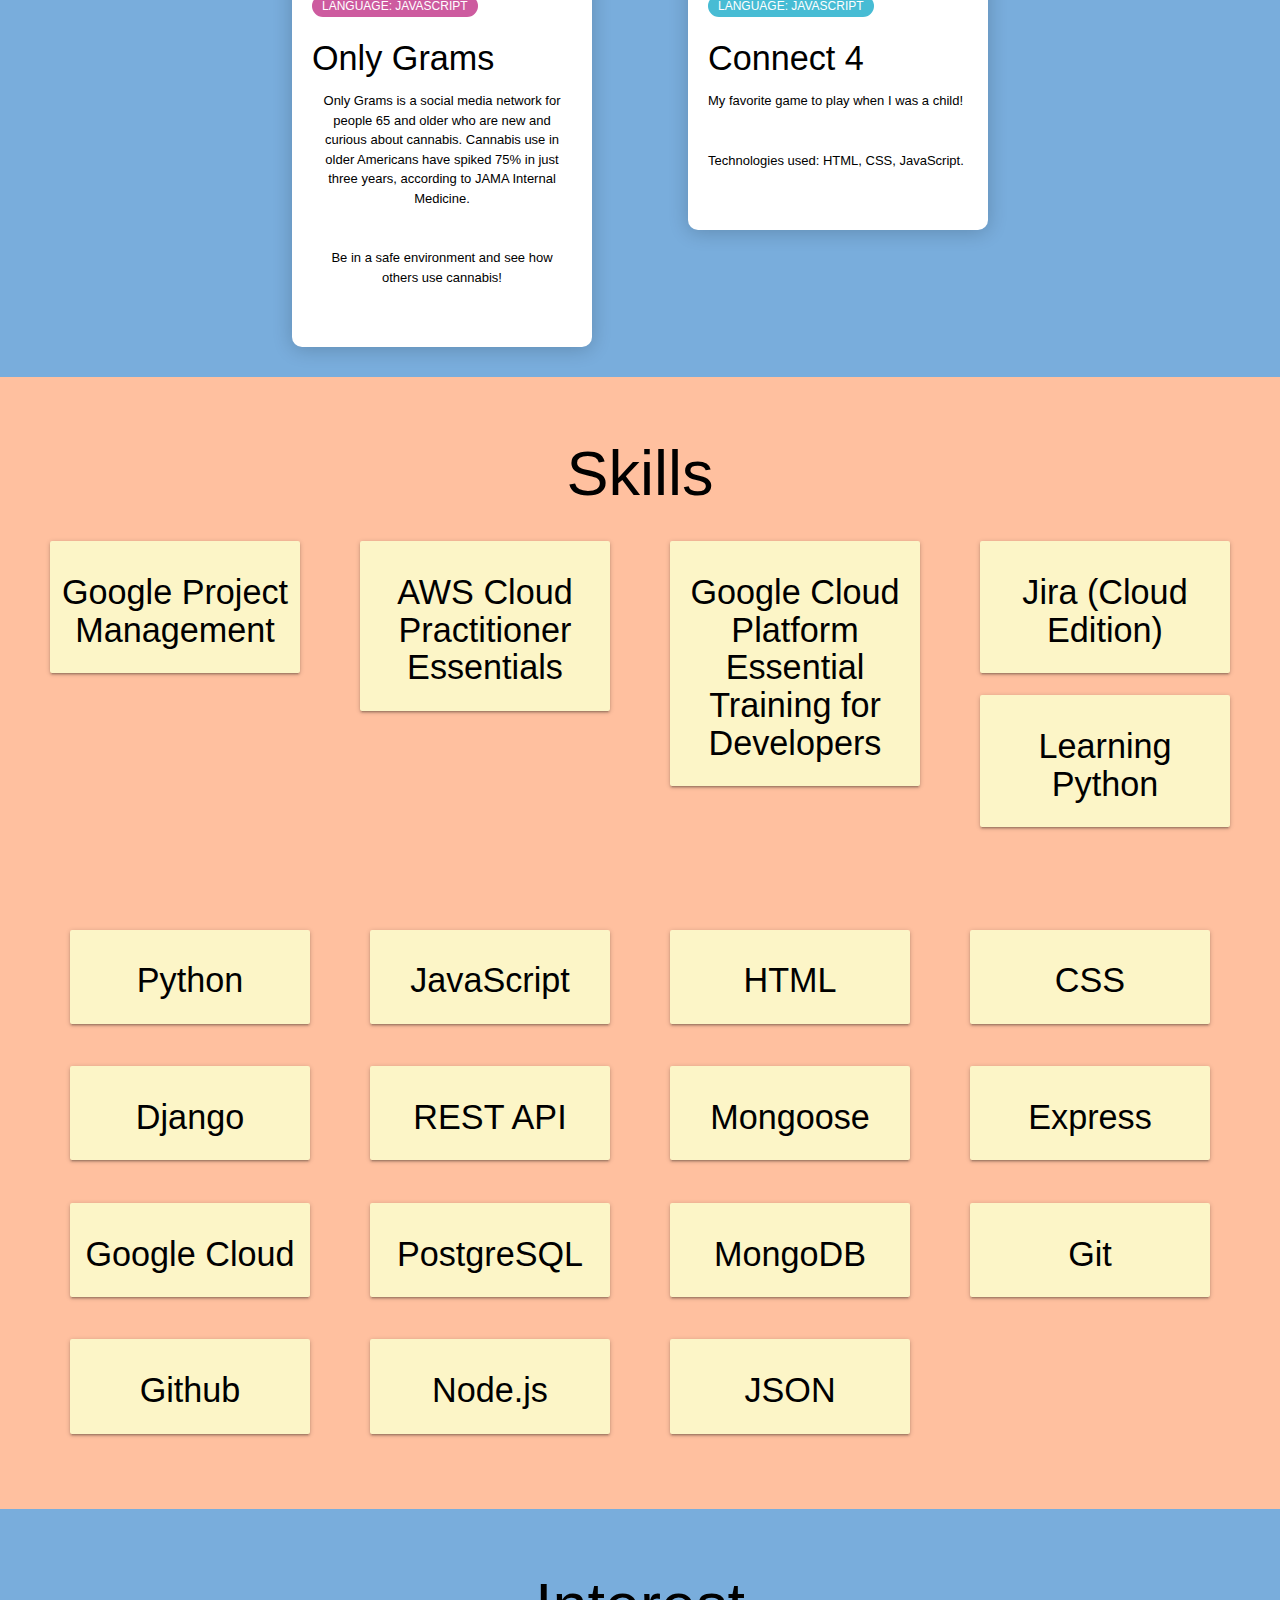
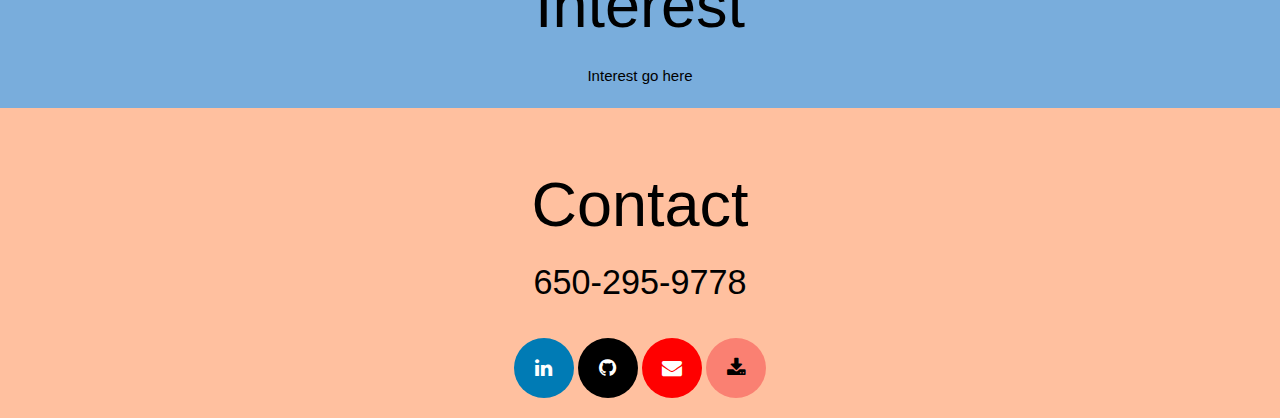
==== commit 32412fc2: "picture and summary finished" ====
--- a/home.html
+++ b/home.html
@@ -12,8 +12,7 @@
 <body>
   <header>
     <nav>
-      <ul>
-        <li><a href="#about">About</a></li>
+      <ul color='white'>
         <li><a href="#skills">Skills</a></li>
         <li><a href="#projects">Projects</a></li>
         <li><a href="#certificates">Certificates</a></li>
@@ -26,19 +25,108 @@
     <div class="title">
       <div class="title-row">
         <div class="title-column" id='column1'>
-          <h1>Max Antezana</h1>
-          <h2>Software Engineer</h2>
-          <h5>In 2020, I was working as a registered behavior technician where I helped children learn independence, reduce maladaptive behavior in any settings, and worked side-by-side with case managers to create short-term and long-term goals for all three of my clients. I transitioned to computer science because my love for technology couldn't wait and I was eager to learn the process of full-stack applications and what makes them tic. I am interested in learning more about Cloud technologies and machine learning/artifical intelligence.</h5>
-        </div>
-        <div class="title-column" id='column2'>
+          <div id='textbox1'>
+            <h1 class='name'>Maximo</h1>
+            <h1 class='name'>Antezana</h1>
+            <h3 id='position'>Software Engineer</h3>
+            <br>
+            <h5>Hello, my name is Maximo Antezana and I'm a software engineer based in Belmont, CA. In 2020, I was working as a registered behavior technician where I helped children learn independence, reduce maladaptive behavior in any settings, and worked side-by-side with case managers to create short-term and long-term goals for all three of my clients. I transitioned to computer science because my love for technology couldn't wait and I was eager to learn the process of full-stack applications and what makes them tic. I am interested in learning more about Cloud technologies and machine learning/artifical intelligence.</h5>
+            <a href="#contact" class='button'><button>Contact Me</button></a>
+          </div>
+        </div>
+        <div class="title-column">
           <img id='headshot'src="https://i.imgur.com/4koFWIq.jpg?1" alt="headshot">
         </div>
       </div>
     </div>
+
+    <section id='projects'>
+      <div class="projects">
+        <h1>Projects</h1>
+        <div class="container">
+          <a href=""><div class="card-projects">
+            <div class="card-header">
+              <img src="https://i.imgur.com/Y8gU1kB.png" alt="ballons" />
+            </div>
+            <div class="card-body">
+              <span class="tag tag-purple">Language: JavaScript</span>
+              <h4>Alpaca Bowl Cookbook</h4>
+              <p>Peruvian cookbook with authentic and traditional Peruvian recipes. I started cooking Peruvian food at the age of 11 and I have not stopped since!</p>
+              <p>My inspiration came from my grandparents old restaurant in Chincha Alta, Peru called La Cabana.</p>
+              <p>Technologies used: HTML, CSS, JavaScript, Node.js, Express, MongoDB, and Mongoose.</p>
+            </div>
+          </div></a>
+          <a href=""><div class="card-projects">
+            <div class="card-header">
+              <img src="https://i.imgur.com/KpXtw95.png" alt="city" />
+            </div>
+            <div class="card-body">
+              <span class="tag tag-pink">Language: Python</span>
+              <h4>REMADi</h4>
+              <p>Pronounce Reh-Mah-Dee</p>
+              <p>Remedy to your decision woes! Couples are always stuck thinking of what to do and REMADi helps you decide. This app is your one stop shop for all date ideas. Spend less time deciding, spend more quality time together.</p>
+              <p>Technologies used: HTML, CSS, Python, Django, PostgreSQL, Ticket Master API, and Heroku.</p>
+            </div>
+          </div></a>
+          <a href=""><div class="card-projects">
+            <div class="card-header">
+              <img src="https://i.imgur.com/0J8cTjy.png" alt="city" />
+            </div>
+            <div class="card-body">
+              <span class="tag tag-pink">Language: JavaScript</span>
+              <h4>Only Grams</h4>
+              <p>Only Grams is a social media network for people 65 and older who are new and curious about cannabis. Cannabis use in older Americans have spiked 75% in just three years, according to JAMA Internal Medicine.</p>
+              <p>Be in a safe environment and see how others use cannabis!</p>
+            </div>
+          </div></a>
+          <a href=""><div class="card-projects">
+            <div class="card-header">
+              <img src="https://i.imgur.com/NSUCDcP.png" alt="rover" />
+            </div>
+            <div class="card-body">
+              <span class="tag tag-teal">Language: JavaScript</span>
+              <h4>Connect 4</h4>
+              <p>My favorite game to play when I was a child!</p>
+              <p>Technologies used: HTML, CSS, JavaScript.</p>
+            </div>
+          </div></a>
+        </div>
+      </div>
+
+      <section id='certificates'>
+        <div class="certificates">
+          <h1>Skills</h1>
+          <div class="row">
+            <div class="column">
+              <div class="card">
+                <h4>Google Project Management</h4>
+              </div>
+            </div>
+            <div class="column">
+              <div class="card">
+                <h4>AWS Cloud Practitioner Essentials</h4>
+              </div>
+            </div>
+            <div class="column">
+              <div class="card">
+                <h4>Google Cloud Platform Essential Training for Developers</h4>
+              </div>
+            </div>
+            <div class="column">
+              <div class="card">
+                <h4>Jira (Cloud Edition)</h4>
+              </div>
+            </div>
+            <div class="column">
+              <div class="card">
+                <h4>Learning Python</h4>
+              </div>
+            </div>
+          </div>
+        </div>    
 
     <section id='skills'>
     <div class="skills">
-      <h1>Skills</h1>
       <!-- First Row -->
       <div class="row">
         <div class="column">
@@ -123,91 +211,6 @@
         <div class="column">
           <div class="card">
             <h4>JSON</h4>
-          </div>
-        </div>
-      </div>
-    </div>
-
-    <section id='projects'>
-    <div class="projects">
-      <h1>Projects</h1>
-      <div class="container">
-        <a href=""><div class="card-projects">
-          <div class="card-header">
-            <img src="https://i.imgur.com/Y8gU1kB.png" alt="ballons" />
-          </div>
-          <div class="card-body">
-            <span class="tag tag-purple">Language: JavaScript</span>
-            <h4>Alpaca Bowl Cookbook</h4>
-            <p>Peruvian cookbook with authentic and traditional Peruvian recipes. I started cooking Peruvian food at the age of 11 and I have not stopped since!</p>
-            <p>My inspiration came from my grandparents old restaurant in Chincha Alta, Peru called La Cabana.</p>
-            <p>Technologies used: HTML, CSS, JavaScript, Node.js, Express, MongoDB, and Mongoose.</p>
-          </div>
-        </div></a>
-        <a href=""><div class="card-projects">
-          <div class="card-header">
-            <img src="https://i.imgur.com/KpXtw95.png" alt="city" />
-          </div>
-          <div class="card-body">
-            <span class="tag tag-pink">Language: Python</span>
-            <h4>REMADi</h4>
-            <p>Pronounce Reh-Mah-Dee</p>
-            <p>Remedy to your decision woes! Couples are always stuck thinking of what to do and REMADi helps you decide. This app is your one stop shop for all date ideas. Spend less time deciding, spend more quality time together.</p>
-            <p>Technologies used: HTML, CSS, Python, Django, PostgreSQL, Ticket Master API, and Heroku.</p>
-          </div>
-        </div></a>
-        <a href=""><div class="card-projects">
-          <div class="card-header">
-            <img src="https://i.imgur.com/0J8cTjy.png" alt="city" />
-          </div>
-          <div class="card-body">
-            <span class="tag tag-pink">Language: JavaScript</span>
-            <h4>Only Grams</h4>
-            <p>Only Grams is a social media network for people 65 and older who are new and curious about cannabis. Cannabis use in older Americans have spiked 75% in just three years, according to JAMA Internal Medicine.</p>
-            <p>Be in a safe environment and see how others use cannabis!</p>
-          </div>
-        </div></a>
-        <a href=""><div class="card-projects">
-          <div class="card-header">
-            <img src="https://i.imgur.com/NSUCDcP.png" alt="rover" />
-          </div>
-          <div class="card-body">
-            <span class="tag tag-teal">Language: JavaScript</span>
-            <h4>Connect 4</h4>
-            <p>My favorite game to play when I was a child!</p>
-            <p>Technologies used: HTML, CSS, JavaScript.</p>
-          </div>
-        </div></a>
-      </div>
-    </div>
-
-    <section id='certificates'>
-    <div class="certificates">
-      <h1>Certificates</h1>
-      <div class="row">
-        <div class="column">
-          <div class="card">
-            <h4>Google Project Management</h4>
-          </div>
-        </div>
-        <div class="column">
-          <div class="card">
-            <h4>AWS Cloud Practitioner Essentials</h4>
-          </div>
-        </div>
-        <div class="column">
-          <div class="card">
-            <h4>Google Cloud Platform Essential Training for Developers</h4>
-          </div>
-        </div>
-        <div class="column">
-          <div class="card">
-            <h4>Jira (Cloud Edition)</h4>
-          </div>
-        </div>
-        <div class="column">
-          <div class="card">
-            <h4>Learning Python</h4>
           </div>
         </div>
       </div>
@@ -223,10 +226,11 @@
     <div class="contact">
       <h1>Contact</h1>
       <h4>650-295-9778</h4>
+      <br>
       <a href="https://www.linkedin.com/in/antezana-max/" class="fa fa-linkedin"></a>
       <a href="https://github.com/mantezana1998" class="fa fa-github"></a>
       <a href="mailto:maximo00antezana@gmail.com" class="fa fa-envelope"></a>
-      <a href="#" class="fa fa-download"></a>
+      <a href="Resume (4).pdf" download='newfilename' class="fa fa-download"></a>
     </div>
     </main>
 </body>
--- a/style.css
+++ b/style.css
@@ -18,17 +18,20 @@
 
 .title {
   text-align: center;
+  height: 100%;
+  width: 100%;
+  position: relative;
 }
 
 #headshot {
-  height: 90%;
-  width: 90%;
+  height: 100%;
+  width: 100%;
 }
 
 .title-column {
-  float: left;
+  float: right;
   width: 50%;
-  padding: 10px;
+  height: 100%
 }
 
 .title-row:after {
@@ -38,11 +41,30 @@
 }
 
 #column1{
-  background-color: red;
-}
-
-#column2 {
-  background-color: green;
+  height: auto;
+}
+
+.name {
+  font-weight: bold;
+}
+
+#textbox1 {
+  /* margin: 10px; */
+  padding: 20px;
+  text-align: left;
+}
+
+#position {
+  color: blue;
+}
+
+.button {
+  display: block;
+  border-radius: 12px;
+  font-size: 20px;
+  padding: 15px 32px;
+  text-align: center;
+  text-decoration: none;
 }
 
 .skills {
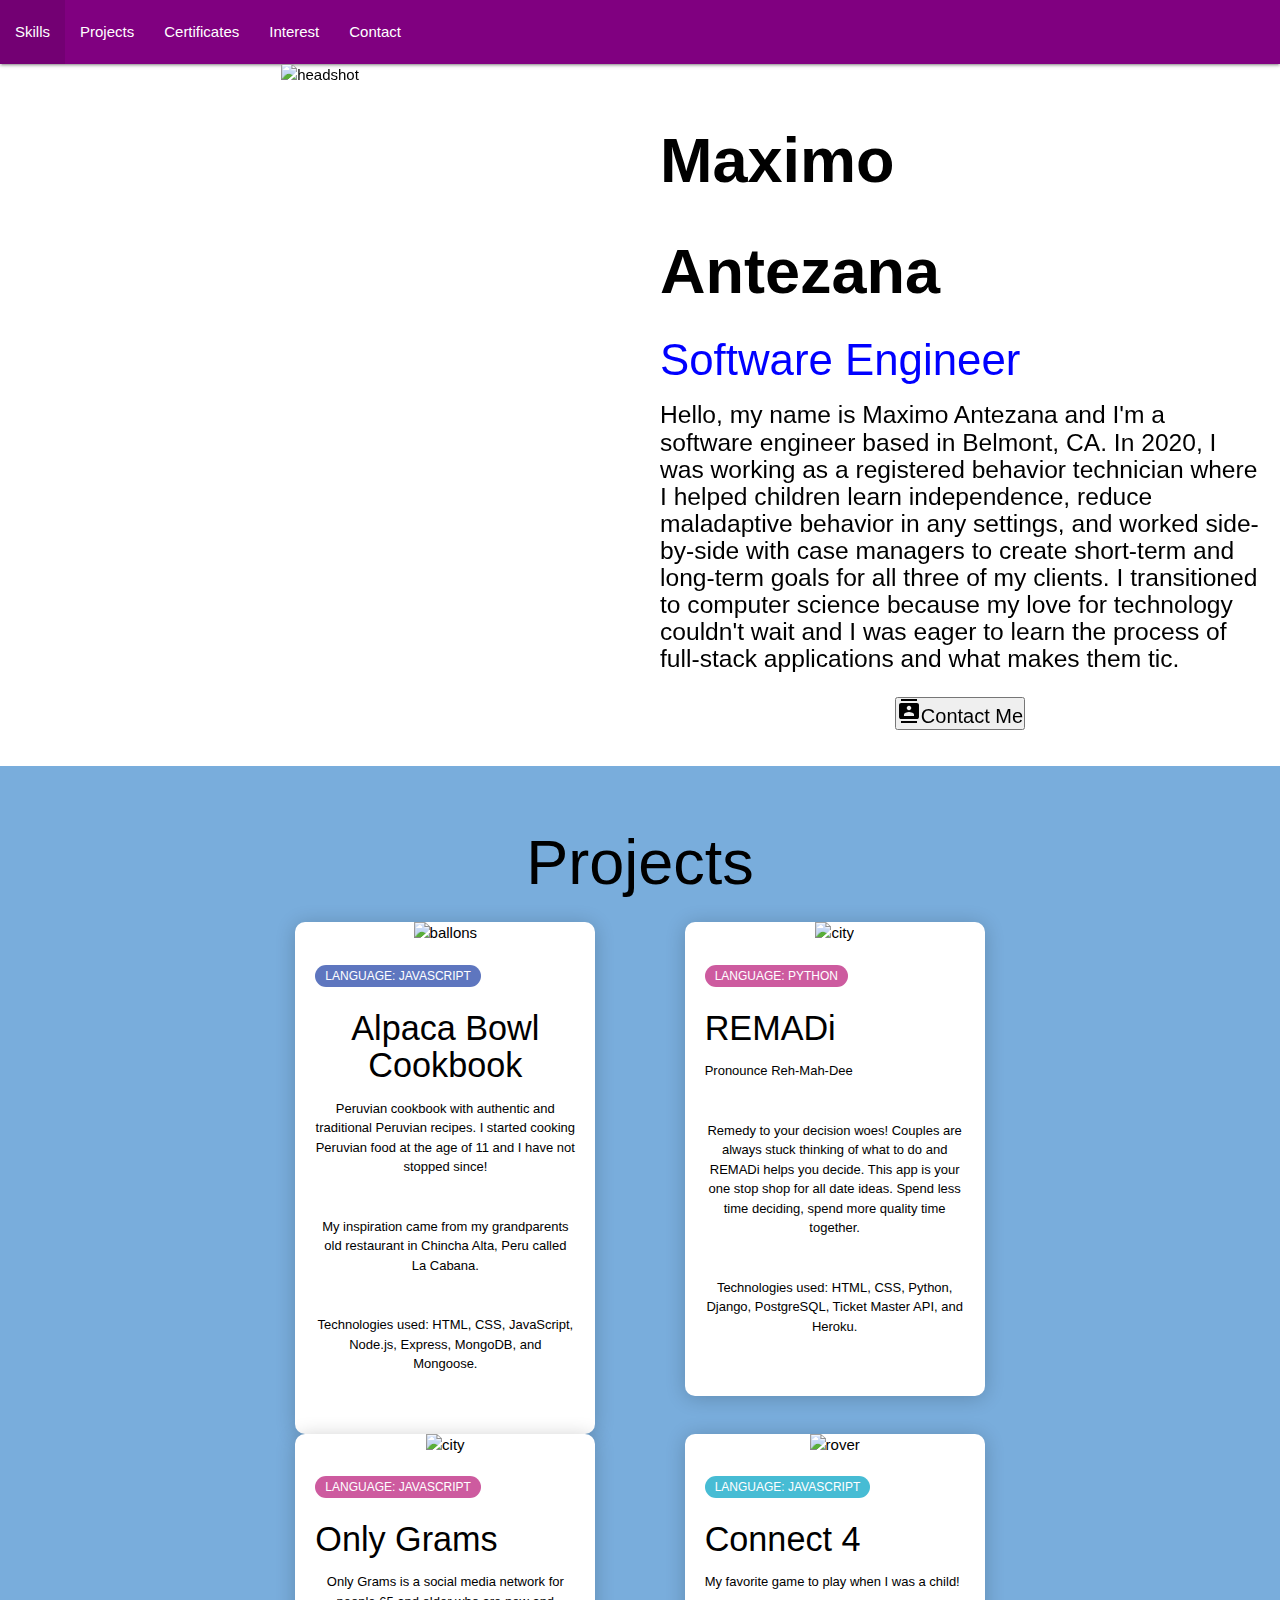
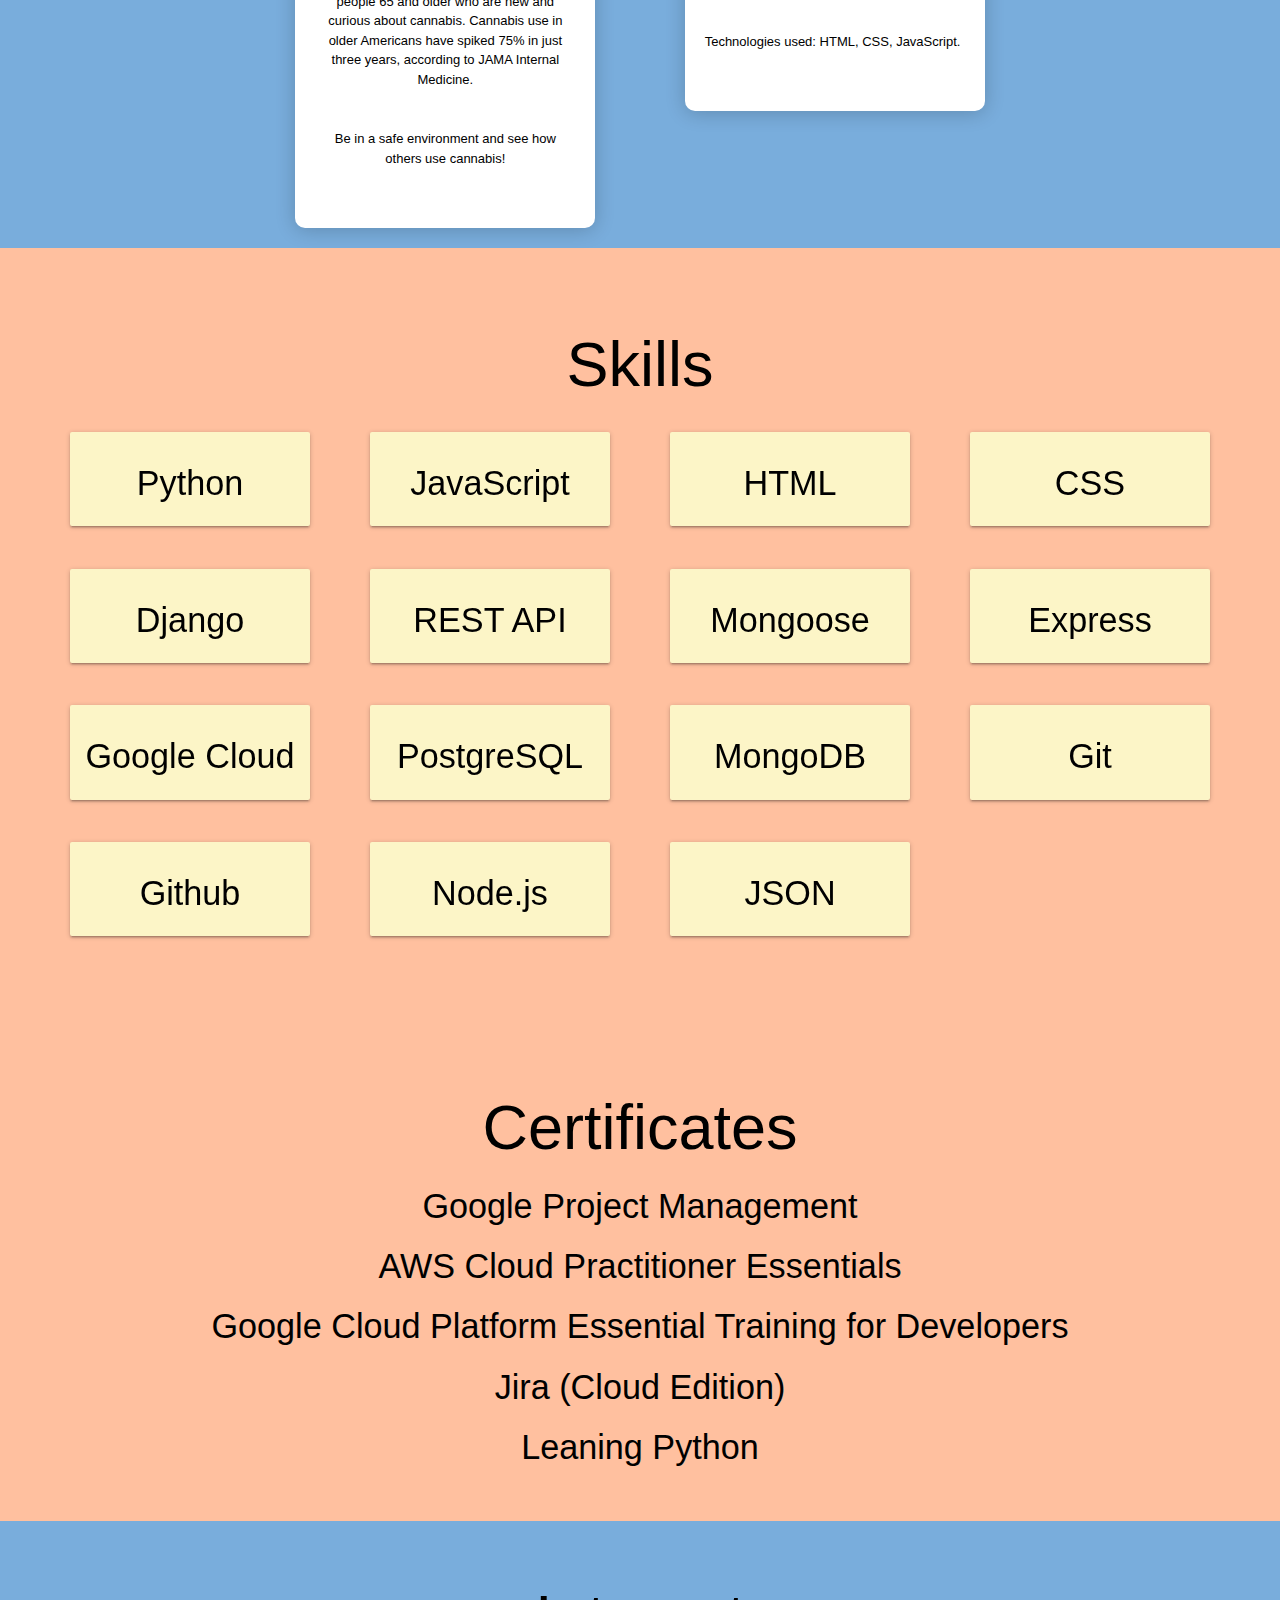
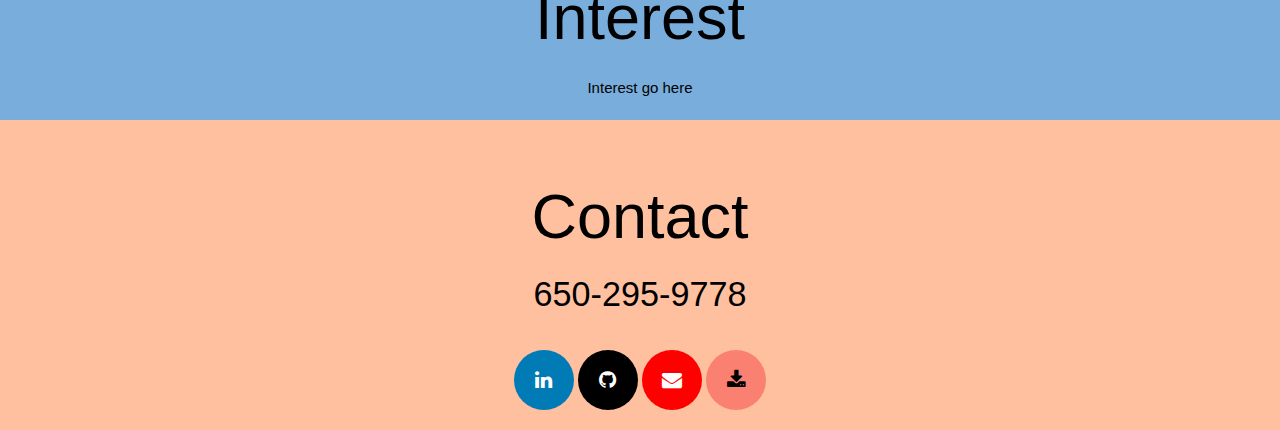
==== commit e0425ec1: "skills cards fixed" ====
--- a/home.html
+++ b/home.html
@@ -1,18 +1,19 @@
 <!DOCTYPE html>
 <html lang="en">
 <head>
-    <meta charset="UTF-8">
-    <meta http-equiv="X-UA-Compatible" content="IE=edge">
-    <meta name="viewport" content="width=device-width, initial-scale=1.0">
-    <link rel="stylesheet" href="style.css">
-    <link rel="stylesheet" href="https://cdnjs.cloudflare.com/ajax/libs/materialize/1.0.0/css/materialize.min.css">
-    <link rel="stylesheet" href="https://cdnjs.cloudflare.com/ajax/libs/font-awesome/4.7.0/css/font-awesome.min.css">
-    <title>Max Antezana - Portfolio</title>
+  <meta charset="UTF-8">
+  <meta http-equiv="X-UA-Compatible" content="IE=edge">
+  <meta name="viewport" content="width=device-width, initial-scale=1.0">
+  <link rel="stylesheet" href="style.css">
+  <link rel="stylesheet" href="https://cdnjs.cloudflare.com/ajax/libs/materialize/1.0.0/css/materialize.min.css">
+  <link rel="stylesheet" href="https://cdnjs.cloudflare.com/ajax/libs/font-awesome/4.7.0/css/font-awesome.min.css">
+  <link href="https://fonts.googleapis.com/icon?family=Material+Icons" rel="stylesheet">
+  <title>Max Antezana - Portfolio</title>
 </head>
 <body>
   <header>
     <nav>
-      <ul color='white'>
+      <ul id='nav-bar'>
         <li><a href="#skills">Skills</a></li>
         <li><a href="#projects">Projects</a></li>
         <li><a href="#certificates">Certificates</a></li>
@@ -29,9 +30,8 @@
             <h1 class='name'>Maximo</h1>
             <h1 class='name'>Antezana</h1>
             <h3 id='position'>Software Engineer</h3>
-            <br>
-            <h5>Hello, my name is Maximo Antezana and I'm a software engineer based in Belmont, CA. In 2020, I was working as a registered behavior technician where I helped children learn independence, reduce maladaptive behavior in any settings, and worked side-by-side with case managers to create short-term and long-term goals for all three of my clients. I transitioned to computer science because my love for technology couldn't wait and I was eager to learn the process of full-stack applications and what makes them tic. I am interested in learning more about Cloud technologies and machine learning/artifical intelligence.</h5>
-            <a href="#contact" class='button'><button>Contact Me</button></a>
+            <h5>Hello, my name is Maximo Antezana and I'm a software engineer based in Belmont, CA. In 2020, I was working as a registered behavior technician where I helped children learn independence, reduce maladaptive behavior in any settings, and worked side-by-side with case managers to create short-term and long-term goals for all three of my clients. I transitioned to computer science because my love for technology couldn't wait and I was eager to learn the process of full-stack applications and what makes them tic.</h5>
+            <a href="#contact" class='button'><button><i class="material-icons">contacts</i>Contact Me</button></a>
           </div>
         </div>
         <div class="title-column">
@@ -91,42 +91,11 @@
             </div>
           </div></a>
         </div>
-      </div>
-
-      <section id='certificates'>
-        <div class="certificates">
-          <h1>Skills</h1>
-          <div class="row">
-            <div class="column">
-              <div class="card">
-                <h4>Google Project Management</h4>
-              </div>
-            </div>
-            <div class="column">
-              <div class="card">
-                <h4>AWS Cloud Practitioner Essentials</h4>
-              </div>
-            </div>
-            <div class="column">
-              <div class="card">
-                <h4>Google Cloud Platform Essential Training for Developers</h4>
-              </div>
-            </div>
-            <div class="column">
-              <div class="card">
-                <h4>Jira (Cloud Edition)</h4>
-              </div>
-            </div>
-            <div class="column">
-              <div class="card">
-                <h4>Learning Python</h4>
-              </div>
-            </div>
-          </div>
-        </div>    
+      </div> 
 
     <section id='skills'>
     <div class="skills">
+      <h1>Skills</h1>
       <!-- First Row -->
       <div class="row">
         <div class="column">
@@ -215,6 +184,28 @@
         </div>
       </div>
     </div>
+
+    <section id='certificates'>
+      <div class="certificates">
+        <h1>Certificates</h1>
+        <ul class='certificates-list'>
+          <li>
+            <h4>Google Project Management</h4>
+          </li>
+          <li>
+            <h4>AWS Cloud Practitioner Essentials</h4>
+          </li>
+          <li>
+            <h4>Google Cloud Platform Essential Training for Developers</h4>
+          </li>
+          <li>
+            <h4>Jira (Cloud Edition)</h4>
+          </li>
+          <li>
+            <h4>Leaning Python</h4>
+          </li>
+        </ul>
+      </div>   
 
     <section id='interest'>
     <div class="interest">
--- a/style.css
+++ b/style.css
@@ -10,7 +10,7 @@
   margin: 0;
   padding: 0;
   overflow: hidden;
-  background-color: #333;
+  background-color: purple;
   position: -webkit-sticky; 
   position: sticky;
   top: 0;
@@ -49,7 +49,6 @@
 }
 
 #textbox1 {
-  /* margin: 10px; */
   padding: 20px;
   text-align: left;
 }
@@ -67,40 +66,6 @@
   text-decoration: none;
 }
 
-.skills {
-  background-color: #FFC09F;
-  border: 20px;
-  padding: 40px;
-  text-align: center;
-}
-
-.column {
-  float: left;
-  width: 25%;
-  padding: 0 30px;
-}
-
-@media screen and (max-width: 600px) {
-  .column {
-      width: 100%;
-      display: block;
-      margin-bottom: 20px;
-  }
-}
-
-.row:after {
-  content: "";
-  display: table;
-  clear: both;
-}
-
-.card {
-  box-shadow: 0 4px 8px 0;
-  padding: 10px;
-  text-align: center;
-  background-color: #FCF5C7 !important;
-}
-
 .projects {
   background-color: #79ADDC;
   border: 20px;
@@ -116,7 +81,6 @@
 }
 
 .card-projects {
-  margin: 10px;
   background-color: #fff;
   border-radius: 10px;
   box-shadow: 0 2px 20px rgba(0, 0, 0, 0.2);
@@ -167,12 +131,49 @@
   margin: 0 0 40px;
 }
 
+.column {
+  float: left;
+  width: 25%;
+  padding: 0 30px;
+}
+
+@media screen and (max-width: 600px) {
+  .column {
+      width: 100%;
+      display: block;
+      margin-bottom: 20px;
+  }
+}
+
+.row:after {
+  content: "";
+  display: table;
+  clear: both;
+}
+
+.card {
+  box-shadow: 0 4px 8px 0;
+  padding: 10px;
+  text-align: center;
+  background-color: #FCF5C7 !important;
+}
+
+.skills {
+  background-color: #FFC09F;
+  border: 20px;
+  padding: 40px;
+  text-align: center;
+}
+
 .certificates {
   background-color: #FFC09F;
-  margin: 0;
-  border: 20px;
-  padding: 20px;
-  text-align: center;
+  border: 20px;
+  padding: 40px;
+  text-align: center;
+}
+
+ul.certificates-list{
+  list-style-type: circle;
 }
 
 .interest {
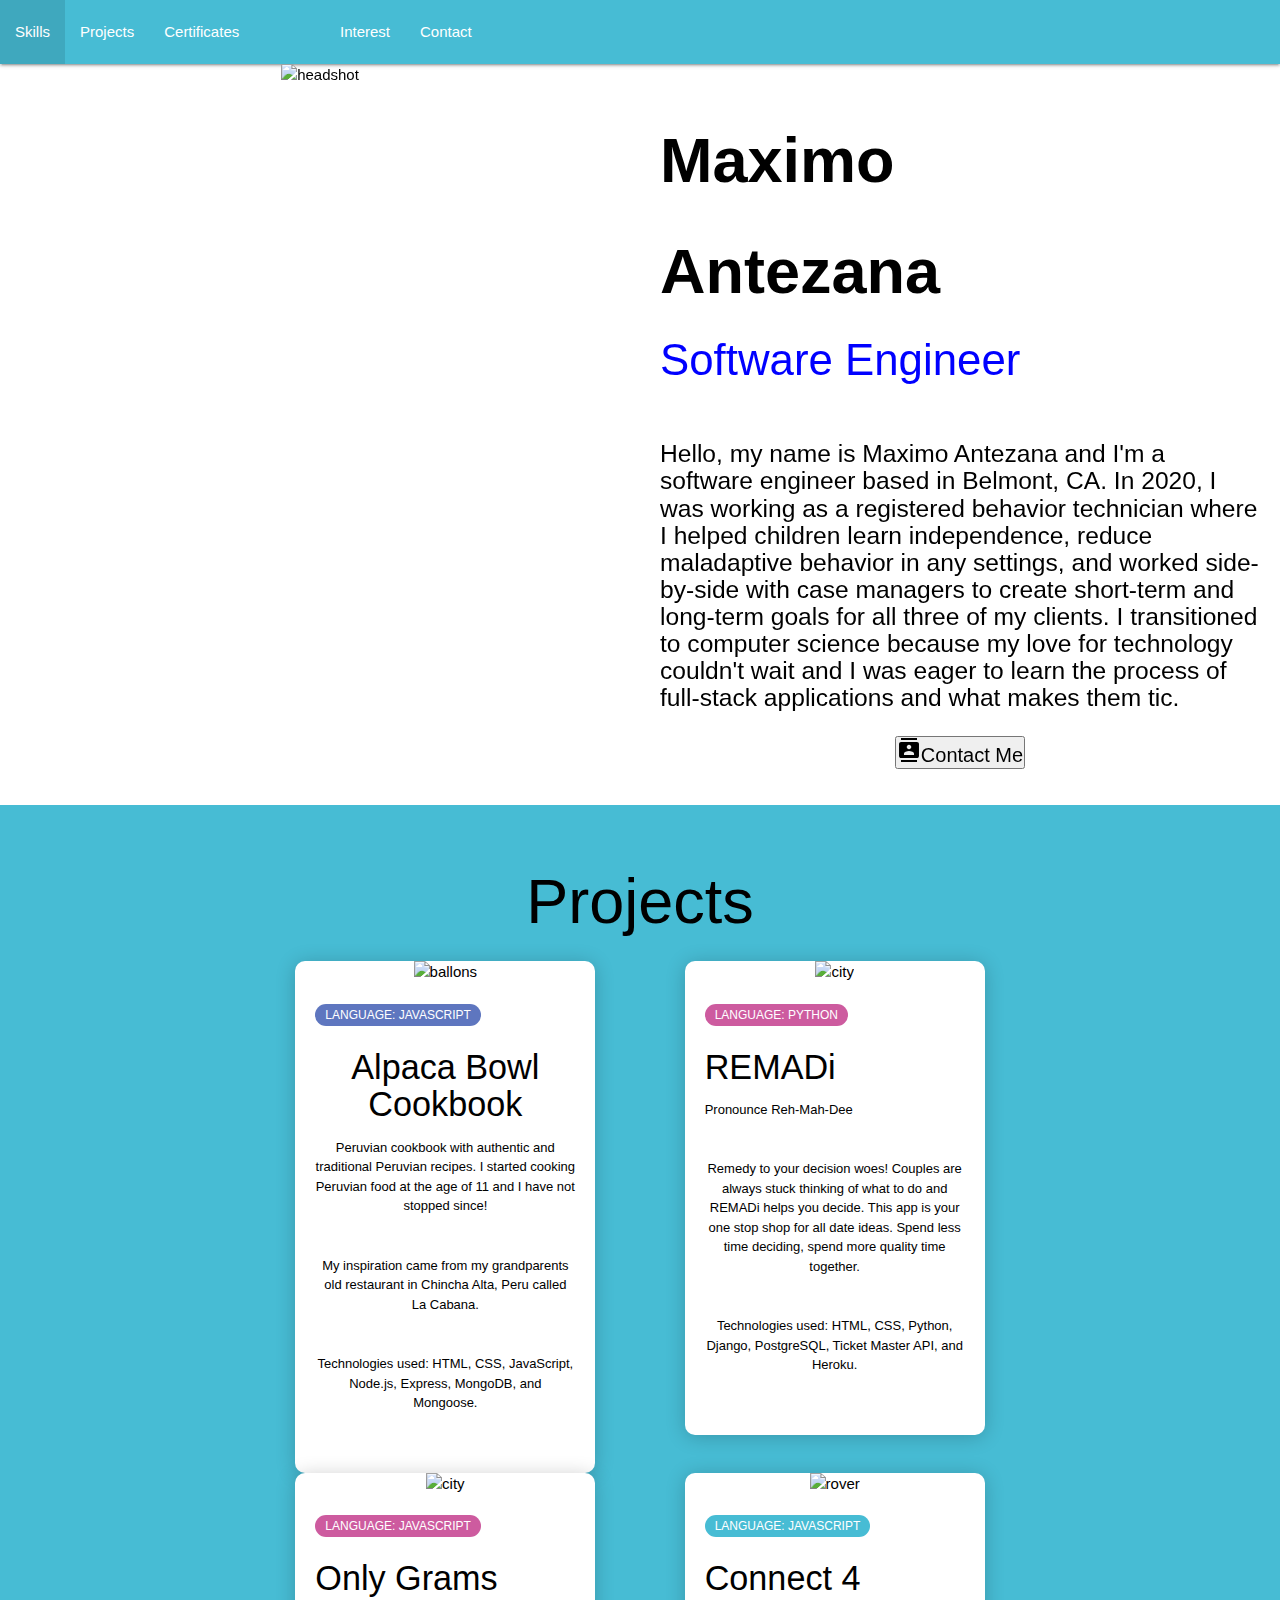
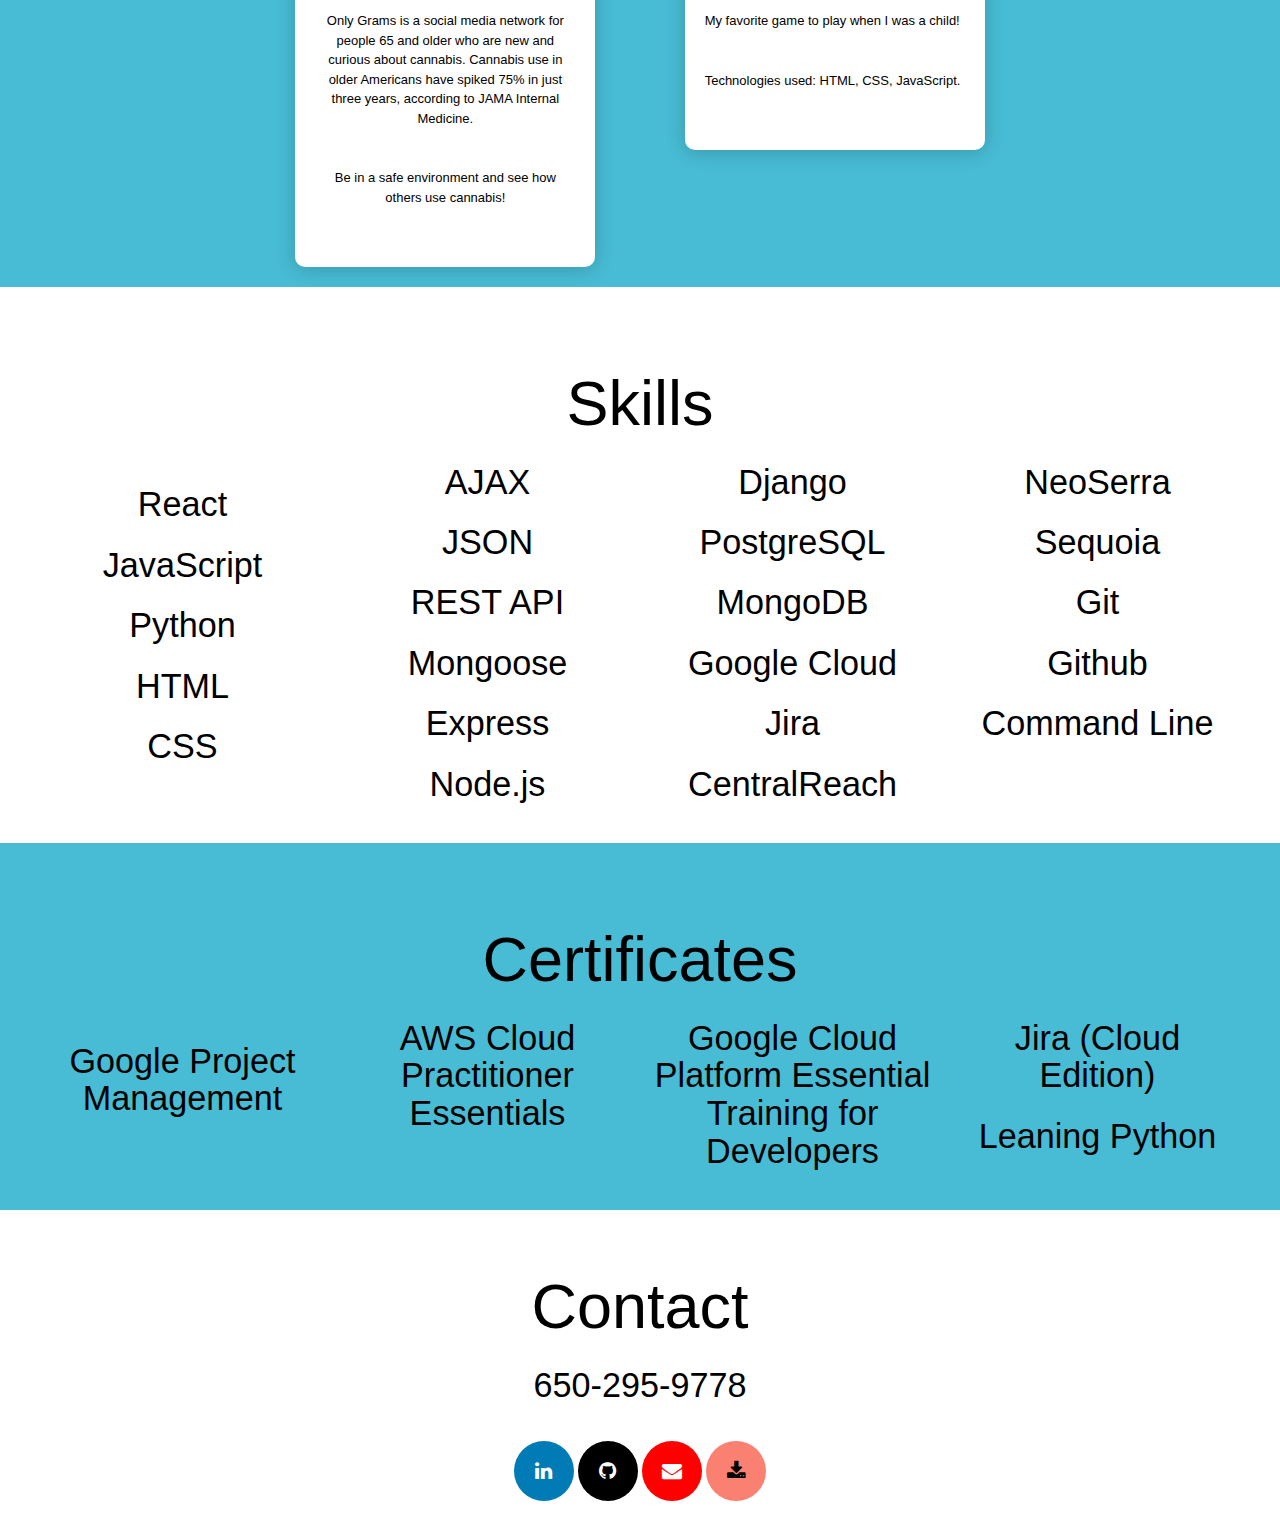
==== commit 3cc540db: "cards taken out" ====
--- a/home.html
+++ b/home.html
@@ -30,6 +30,7 @@
             <h1 class='name'>Maximo</h1>
             <h1 class='name'>Antezana</h1>
             <h3 id='position'>Software Engineer</h3>
+            <br>
             <h5>Hello, my name is Maximo Antezana and I'm a software engineer based in Belmont, CA. In 2020, I was working as a registered behavior technician where I helped children learn independence, reduce maladaptive behavior in any settings, and worked side-by-side with case managers to create short-term and long-term goals for all three of my clients. I transitioned to computer science because my love for technology couldn't wait and I was eager to learn the process of full-stack applications and what makes them tic.</h5>
             <a href="#contact" class='button'><button><i class="material-icons">contacts</i>Contact Me</button></a>
           </div>
@@ -44,7 +45,7 @@
       <div class="projects">
         <h1>Projects</h1>
         <div class="container">
-          <a href=""><div class="card-projects">
+          <a href="https://github.com/mantezana1998/Alpaca-Bowl-Cookbook"><div class="card-projects">
             <div class="card-header">
               <img src="https://i.imgur.com/Y8gU1kB.png" alt="ballons" />
             </div>
@@ -56,7 +57,7 @@
               <p>Technologies used: HTML, CSS, JavaScript, Node.js, Express, MongoDB, and Mongoose.</p>
             </div>
           </div></a>
-          <a href=""><div class="card-projects">
+          <a href="https://github.com/mantezana1998/remadi"><div class="card-projects">
             <div class="card-header">
               <img src="https://i.imgur.com/KpXtw95.png" alt="city" />
             </div>
@@ -68,7 +69,7 @@
               <p>Technologies used: HTML, CSS, Python, Django, PostgreSQL, Ticket Master API, and Heroku.</p>
             </div>
           </div></a>
-          <a href=""><div class="card-projects">
+          <a href="https://github.com/mantezana1998/OnlyGrams"><div class="card-projects">
             <div class="card-header">
               <img src="https://i.imgur.com/0J8cTjy.png" alt="city" />
             </div>
@@ -79,7 +80,7 @@
               <p>Be in a safe environment and see how others use cannabis!</p>
             </div>
           </div></a>
-          <a href=""><div class="card-projects">
+          <a href="https://github.com/mantezana1998/Connect-4"><div class="card-projects">
             <div class="card-header">
               <img src="https://i.imgur.com/NSUCDcP.png" alt="rover" />
             </div>
@@ -96,93 +97,30 @@
     <section id='skills'>
     <div class="skills">
       <h1>Skills</h1>
-      <!-- First Row -->
-      <div class="row">
-        <div class="column">
-          <div class="card">
-            <h4>Python</h4>
-          </div>
-        </div>
-        <div class="column">
-          <div class="card">
-            <h4>JavaScript</h4>
-          </div>
-        </div>
-        <div class="column">
-          <div class="card">
-            <h4>HTML</h4>
-          </div>
-        </div>
-        <div class="column">
-          <div class="card">
-            <h4>CSS</h4>
-          </div>
-        </div>
-      </div>
-      <!-- Second Row -->
-      <div class="row">
-        <div class="column">
-          <div class="card">
-            <h4>Django</h4>
-          </div>
-        </div>
-        <div class="column">
-          <div class="card">
-            <h4>REST API</h4>
-          </div>
-        </div>
-        <div class="column">
-          <div class="card">
-            <h4>Mongoose</h4>
-          </div>
-        </div>
-        <div class="column">
-          <div class="card">
-            <h4>Express</h4>
-          </div>
-        </div>
-      </div>
-      <!-- Third Row -->
-      <div class="row">
-        <div class="column">
-          <div class="card">
-            <h4>Google Cloud</h4>
-          </div>
-        </div>
-        <div class="column">
-          <div class="card">
-            <h4>PostgreSQL</h4>
-          </div>
-        </div>
-        <div class="column">
-          <div class="card">
-            <h4>MongoDB</h4>
-          </div>
-        </div>
-        <div class="column">
-          <div class="card">
-            <h4>Git</h4>
-          </div>
-        </div>
-      </div>
-      <!-- Fourth Row -->
-      <div class="row">
-        <div class="column">
-          <div class="card">
-            <h4>Github</h4>
-          </div>
-        </div>
-          <div class="column">
-          <div class="card">
-            <h4>Node.js</h4>
-          </div>
-        </div>
-        <div class="column">
-          <div class="card">
-            <h4>JSON</h4>
-          </div>
-        </div>
-      </div>
+      <ul style="list-style-type:disc">
+        <li><h4>React</h4></li>
+        <li><h4>JavaScript</h4></li>
+        <li><h4>Python</h4></li>
+        <li><h4>HTML</h4></li>
+        <li><h4>CSS</h4></li>
+        <li><h4>AJAX</h4></li>
+        <li><h4>JSON</h4></li>
+        <li><h4>REST API</h4></li>
+        <li><h4>Mongoose</h4></li>
+        <li><h4>Express</h4></li>
+        <li><h4>Node.js</h4></li>
+        <li><h4>Django</h4></li>
+        <li><h4>PostgreSQL</h4></li>
+        <li><h4>MongoDB</h4></li>
+        <li><h4>Google Cloud</h4></li>
+        <li><h4>Jira</h4></li>
+        <li><h4>CentralReach</h4></li>
+        <li><h4>NeoSerra</h4></li>
+        <li><h4>Sequoia</h4></li>
+        <li><h4>Git</h4></li>
+        <li><h4>Github</h4></li>
+        <li><h4>Command Line</h4></li>
+      </ul>
     </div>
 
     <section id='certificates'>
@@ -207,12 +145,6 @@
         </ul>
       </div>   
 
-    <section id='interest'>
-    <div class="interest">
-      <h1>Interest</h1>
-      <p>Interest go here</p>
-    </div>
-
     <section id='contact'>
     <div class="contact">
       <h1>Contact</h1>
@@ -221,8 +153,8 @@
       <a href="https://www.linkedin.com/in/antezana-max/" class="fa fa-linkedin"></a>
       <a href="https://github.com/mantezana1998" class="fa fa-github"></a>
       <a href="mailto:maximo00antezana@gmail.com" class="fa fa-envelope"></a>
-      <a href="Resume (4).pdf" download='newfilename' class="fa fa-download"></a>
+      <a href="Max Antezana Resume.pdf" download='newfilename' class="fa fa-download"></a>
     </div>
-    </main>
+  </main>
 </body>
 </html>--- a/style.css
+++ b/style.css
@@ -10,7 +10,7 @@
   margin: 0;
   padding: 0;
   overflow: hidden;
-  background-color: purple;
+  background-color: #47bcd4;
   position: -webkit-sticky; 
   position: sticky;
   top: 0;
@@ -67,7 +67,7 @@
 }
 
 .projects {
-  background-color: #79ADDC;
+  background-color: #47bcd4;
   border: 20px;
   padding: 20px;
   text-align: center;
@@ -131,42 +131,24 @@
   margin: 0 0 40px;
 }
 
-.column {
-  float: left;
-  width: 25%;
-  padding: 0 30px;
-}
-
-@media screen and (max-width: 600px) {
-  .column {
-      width: 100%;
-      display: block;
-      margin-bottom: 20px;
-  }
-}
-
-.row:after {
-  content: "";
-  display: table;
-  clear: both;
-}
-
-.card {
-  box-shadow: 0 4px 8px 0;
-  padding: 10px;
-  text-align: center;
-  background-color: #FCF5C7 !important;
-}
-
 .skills {
-  background-color: #FFC09F;
   border: 20px;
   padding: 40px;
   text-align: center;
 }
 
+ul {
+  -moz-column-count: 4;
+  -moz-column-gap: 20px;
+  -webkit-column-count: 4;
+  -webkit-column-gap: 20px;
+  column-count: 4;
+  column-gap: 20px;
+  list-style-type: decimal;
+}
+
 .certificates {
-  background-color: #FFC09F;
+  background-color: #47bcd4;
   border: 20px;
   padding: 40px;
   text-align: center;
@@ -176,15 +158,8 @@
   list-style-type: circle;
 }
 
-.interest {
-  background-color: #79ADDC;
-  border: 20px;
-  padding: 20px;
-  text-align: center;
-}
-
 .contact {
-  background-color: #FFC09F;
+  background-color: white;
   border: 20px;
   padding: 20px;
   text-align: center;
@@ -221,4 +196,7 @@
 .fa-download {
   background: salmon;
   color: black;
+}
+
+@media screen and (max-width: 1800px) {
 }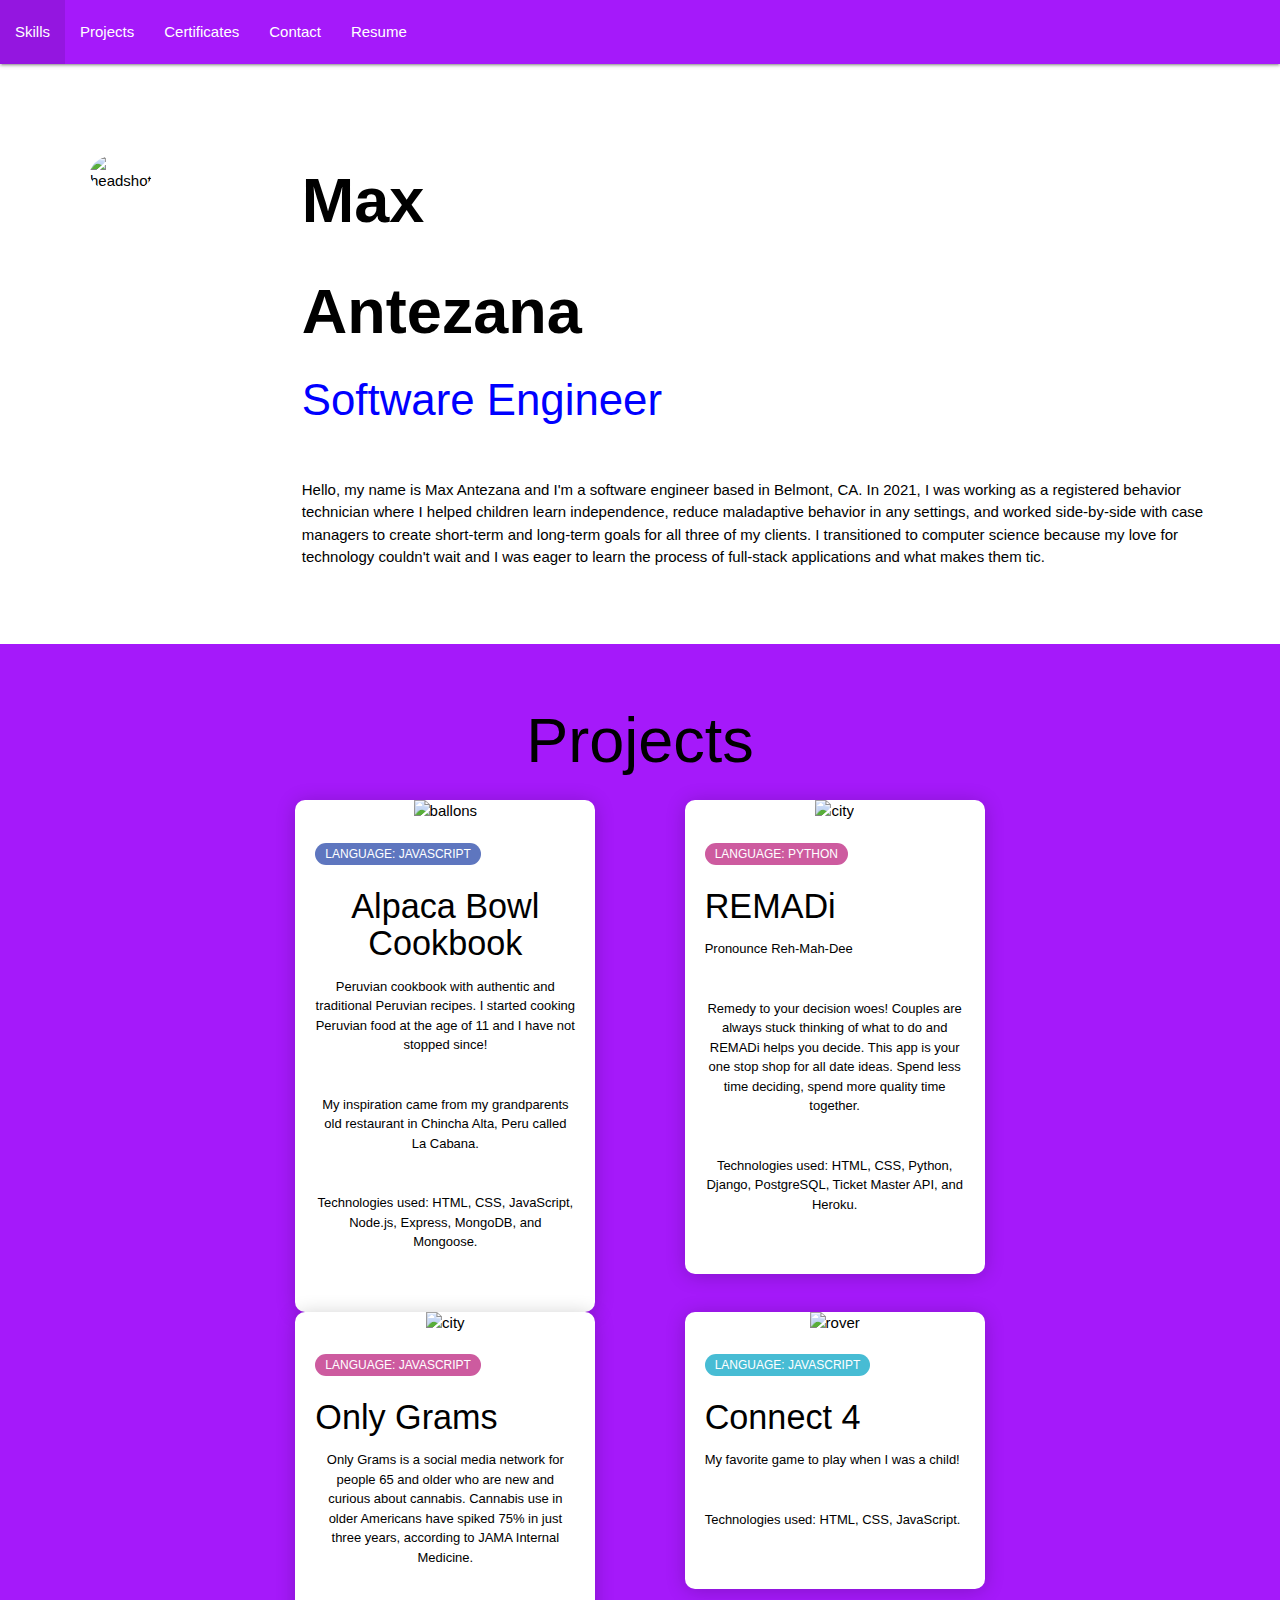
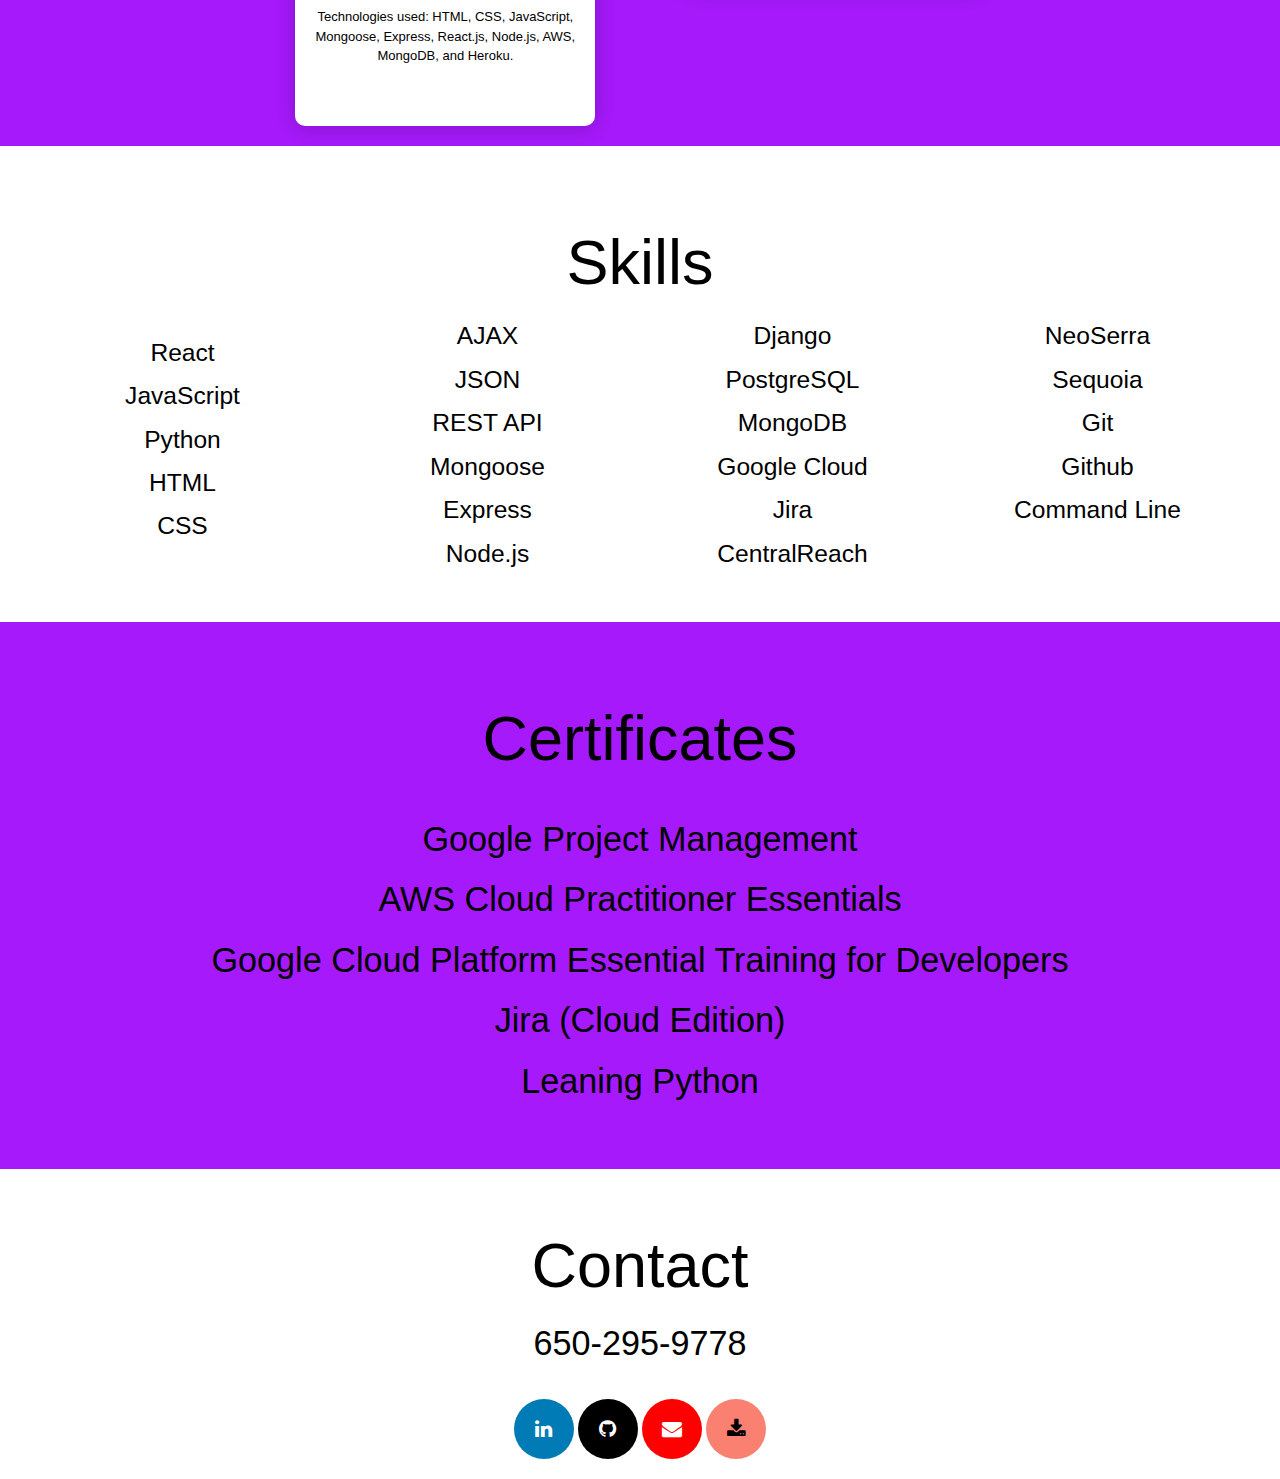
==== commit f080aeb7: "final commit" ====
--- a/home.html
+++ b/home.html
@@ -17,13 +17,13 @@
         <li><a href="#skills">Skills</a></li>
         <li><a href="#projects">Projects</a></li>
         <li><a href="#certificates">Certificates</a></li>
-        <li><a href="#interest">Interest</a></li>
         <li><a href="#contact">Contact</a></li>
+        <li><a href="Max Antezana Resume.pdf" download='newfilename'>Resume</a></li>
       </ul>
     </nav>
   </header>
   <main>
-    <div class="title">
+    <!-- <div class="title">
       <div class="title-row">
         <div class="title-column" id='column1'>
           <div id='textbox1'>
@@ -31,13 +31,25 @@
             <h1 class='name'>Antezana</h1>
             <h3 id='position'>Software Engineer</h3>
             <br>
-            <h5>Hello, my name is Maximo Antezana and I'm a software engineer based in Belmont, CA. In 2020, I was working as a registered behavior technician where I helped children learn independence, reduce maladaptive behavior in any settings, and worked side-by-side with case managers to create short-term and long-term goals for all three of my clients. I transitioned to computer science because my love for technology couldn't wait and I was eager to learn the process of full-stack applications and what makes them tic.</h5>
-            <a href="#contact" class='button'><button><i class="material-icons">contacts</i>Contact Me</button></a>
+            <p>Hello, my name is Maximo Antezana and I'm a software engineer based in Belmont, CA. In 2021, I was working as a registered behavior technician where I helped children learn independence, reduce maladaptive behavior in any settings, and worked side-by-side with case managers to create short-term and long-term goals for all three of my clients. I transitioned to computer science because my love for technology couldn't wait and I was eager to learn the process of full-stack applications and what makes them tic.</p>
           </div>
         </div>
         <div class="title-column">
           <img id='headshot'src="https://i.imgur.com/4koFWIq.jpg?1" alt="headshot">
         </div>
+      </div>
+    </div> -->
+
+    <div id='intro'>
+      <div id='elevator-speech'>
+        <h1 class='name'>Max</h1>
+        <h1 class='name'>Antezana</h1>
+        <h3 id='position'>Software Engineer</h3>
+        <br>
+        <p>Hello, my name is Max Antezana and I'm a software engineer based in Belmont, CA. In 2021, I was working as a registered behavior technician where I helped children learn independence, reduce maladaptive behavior in any settings, and worked side-by-side with case managers to create short-term and long-term goals for all three of my clients. I transitioned to computer science because my love for technology couldn't wait and I was eager to learn the process of full-stack applications and what makes them tic.</p>
+      </div>
+      <div>
+        <img id='headshot'src="https://i.imgur.com/4koFWIq.jpg?1" alt="headshot">
       </div>
     </div>
 
@@ -77,7 +89,7 @@
               <span class="tag tag-pink">Language: JavaScript</span>
               <h4>Only Grams</h4>
               <p>Only Grams is a social media network for people 65 and older who are new and curious about cannabis. Cannabis use in older Americans have spiked 75% in just three years, according to JAMA Internal Medicine.</p>
-              <p>Be in a safe environment and see how others use cannabis!</p>
+              <p>Technologies used: HTML, CSS, JavaScript, Mongoose, Express, React.js, Node.js, AWS, MongoDB, and Heroku.</p>
             </div>
           </div></a>
           <a href="https://github.com/mantezana1998/Connect-4"><div class="card-projects">
@@ -97,51 +109,41 @@
     <section id='skills'>
     <div class="skills">
       <h1>Skills</h1>
-      <ul style="list-style-type:disc">
-        <li><h4>React</h4></li>
-        <li><h4>JavaScript</h4></li>
-        <li><h4>Python</h4></li>
-        <li><h4>HTML</h4></li>
-        <li><h4>CSS</h4></li>
-        <li><h4>AJAX</h4></li>
-        <li><h4>JSON</h4></li>
-        <li><h4>REST API</h4></li>
-        <li><h4>Mongoose</h4></li>
-        <li><h4>Express</h4></li>
-        <li><h4>Node.js</h4></li>
-        <li><h4>Django</h4></li>
-        <li><h4>PostgreSQL</h4></li>
-        <li><h4>MongoDB</h4></li>
-        <li><h4>Google Cloud</h4></li>
-        <li><h4>Jira</h4></li>
-        <li><h4>CentralReach</h4></li>
-        <li><h4>NeoSerra</h4></li>
-        <li><h4>Sequoia</h4></li>
-        <li><h4>Git</h4></li>
-        <li><h4>Github</h4></li>
-        <li><h4>Command Line</h4></li>
+      <ul class='skills-list'>
+        <li><h5>React</h5></li>
+        <li><h5>JavaScript</h5></li>
+        <li><h5>Python</h5></li>
+        <li><h5>HTML</h5></li>
+        <li><h5>CSS</h5></li>
+        <li><h5>AJAX</h5></li>
+        <li><h5>JSON</h5></li>
+        <li><h5>REST API</h5></li>
+        <li><h5>Mongoose</h5></li>
+        <li><h5>Express</h5></li>
+        <li><h5>Node.js</h5></li>
+        <li><h5>Django</h5></li>
+        <li><h5>PostgreSQL</h5></li>
+        <li><h5>MongoDB</h5></li>
+        <li><h5>Google Cloud</h5></li>
+        <li><h5>Jira</h5></li>
+        <li><h5>CentralReach</h5></li>
+        <li><h5>NeoSerra</h5></li>
+        <li><h5>Sequoia</h5></li>
+        <li><h5>Git</h5></li>
+        <li><h5>Github</h5></li>
+        <li><h5>Command Line</h5></li>
       </ul>
     </div>
 
     <section id='certificates'>
       <div class="certificates">
         <h1>Certificates</h1>
-        <ul class='certificates-list'>
-          <li>
-            <h4>Google Project Management</h4>
-          </li>
-          <li>
-            <h4>AWS Cloud Practitioner Essentials</h4>
-          </li>
-          <li>
-            <h4>Google Cloud Platform Essential Training for Developers</h4>
-          </li>
-          <li>
-            <h4>Jira (Cloud Edition)</h4>
-          </li>
-          <li>
-            <h4>Leaning Python</h4>
-          </li>
+        <ul class='cert-list'>
+          <li><h4>Google Project Management</h4></li>
+          <li><h4>AWS Cloud Practitioner Essentials</h4></li>
+          <li><h4>Google Cloud Platform Essential Training for Developers</h4></li>
+          <li><h4>Jira (Cloud Edition)</h4></li>
+          <li><h4>Leaning Python</h4></li>
         </ul>
       </div>   
 
--- a/style.css
+++ b/style.css
@@ -1,6 +1,4 @@
 * {
-  margin: 0;
-  padding: 0;
   box-sizing: border-box;
   color: black;
 }
@@ -10,38 +8,27 @@
   margin: 0;
   padding: 0;
   overflow: hidden;
-  background-color: #47bcd4;
+  background-color: #A519FA;
   position: -webkit-sticky; 
   position: sticky;
   top: 0;
 }
 
-.title {
-  text-align: center;
-  height: 100%;
-  width: 100%;
-  position: relative;
+#headshot {
+  max-width: 100%;
+  margin: 60px;
+  padding: 30px;
+  border-radius: 50%;
 }
 
-#headshot {
-  height: 100%;
-  width: 100%;
+#elevator-speech {
+  margin: 30px;
+  padding: 30px;
 }
 
-.title-column {
-  float: right;
-  width: 50%;
-  height: 100%
-}
-
-.title-row:after {
-  content: "";
-  display: table;
-  clear: both;
-}
-
-#column1{
-  height: auto;
+#intro {
+  display: flex;
+  flex-direction: row-reverse;
 }
 
 .name {
@@ -67,7 +54,7 @@
 }
 
 .projects {
-  background-color: #47bcd4;
+  background-color: #A519FA;
   border: 20px;
   padding: 20px;
   text-align: center;
@@ -137,25 +124,29 @@
   text-align: center;
 }
 
-ul {
+.skills-list {
   -moz-column-count: 4;
   -moz-column-gap: 20px;
   -webkit-column-count: 4;
   -webkit-column-gap: 20px;
   column-count: 4;
   column-gap: 20px;
-  list-style-type: decimal;
+}
+
+.cert-list {
+  -moz-column-count: 4;
+  -moz-column-gap: 20px;
+  -webkit-column-count: 4;
+  -webkit-column-gap: 20px;
+  column-count: 1;
+  column-gap: 20px;
 }
 
 .certificates {
-  background-color: #47bcd4;
+  background-color: #A519FA;
   border: 20px;
   padding: 40px;
   text-align: center;
-}
-
-ul.certificates-list{
-  list-style-type: circle;
 }
 
 .contact {
